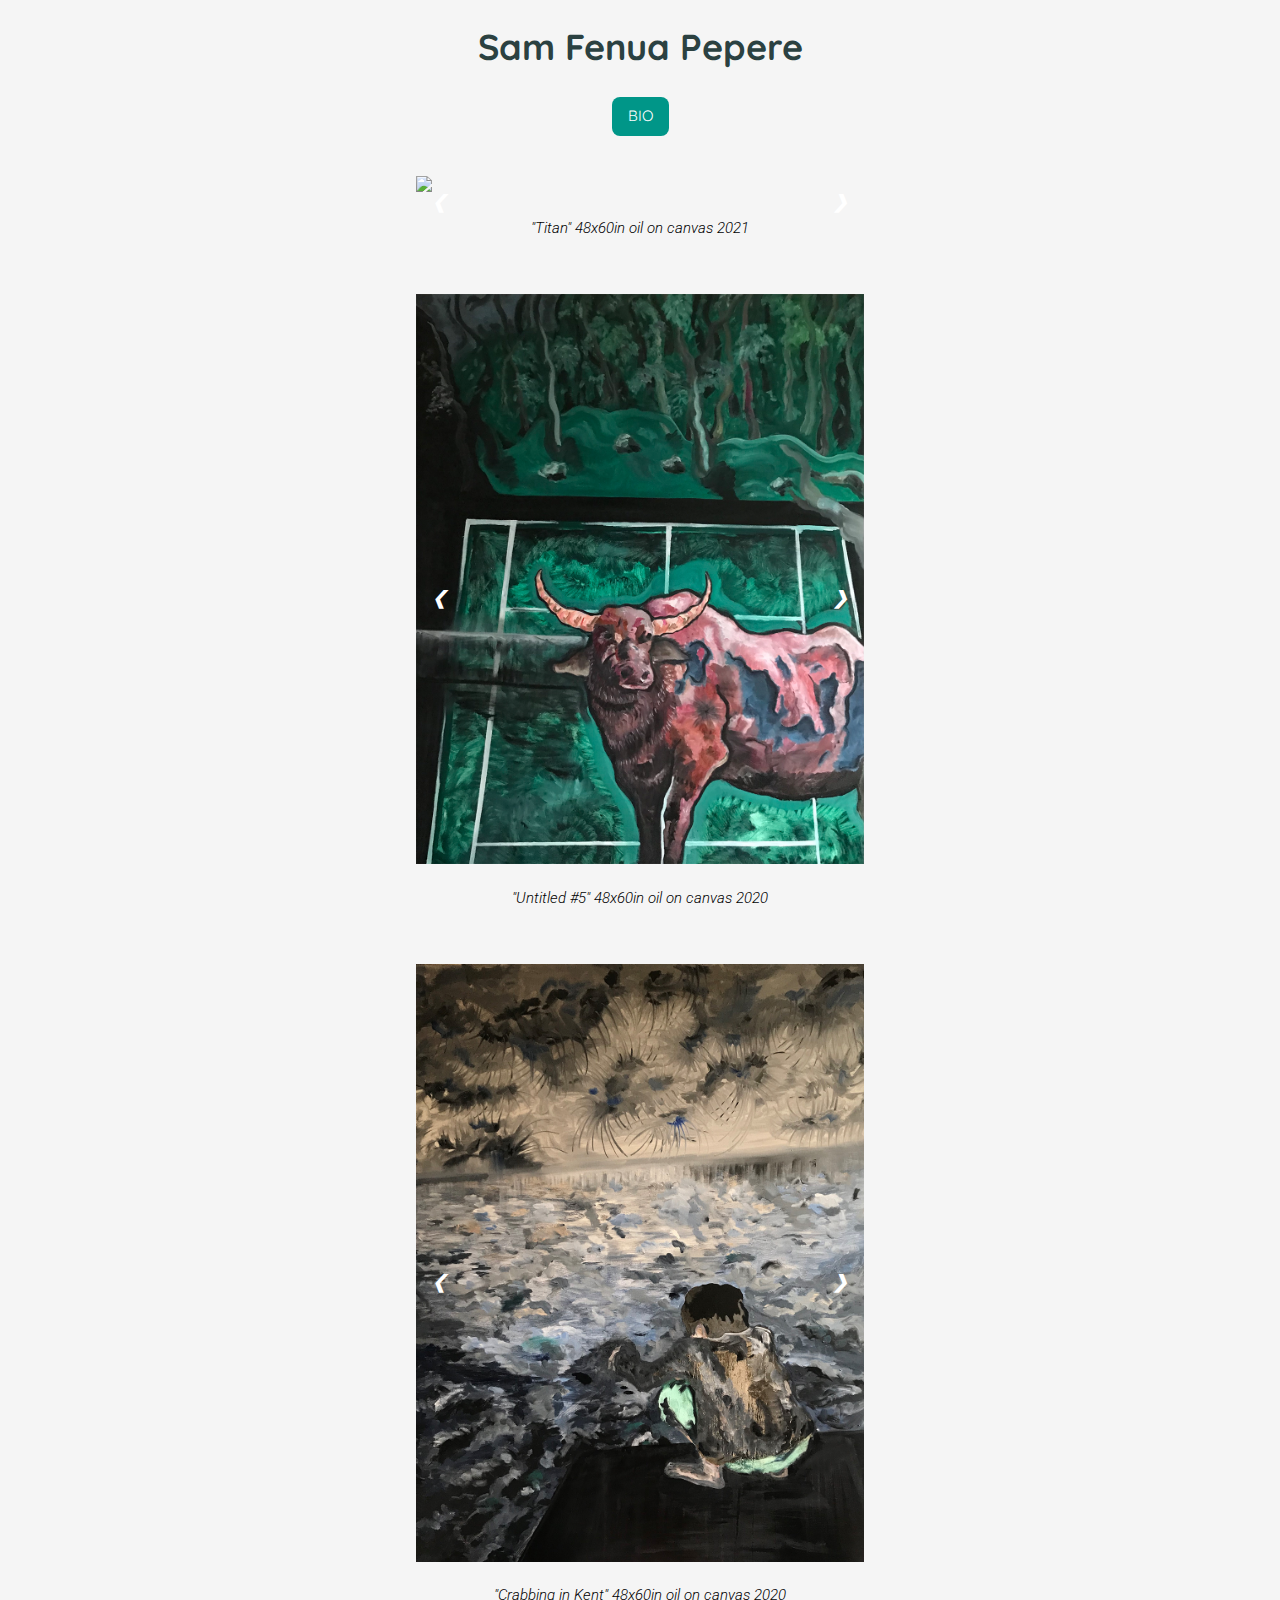
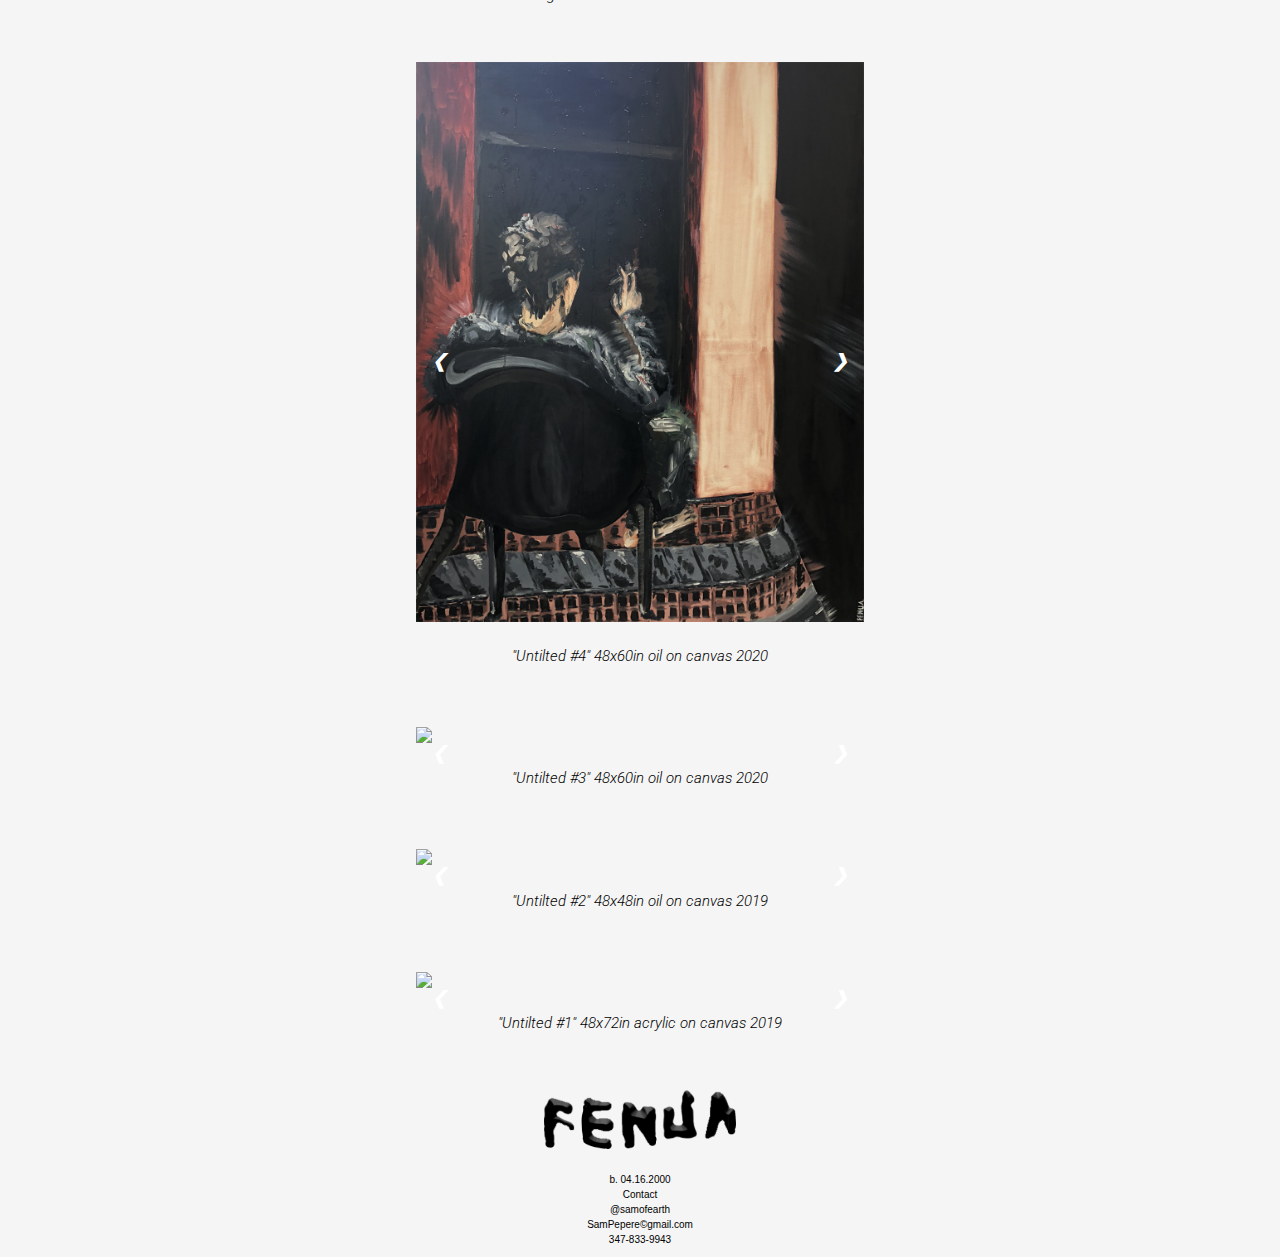
==== index.html @ d0814201 "added "titan"" ====
<!DOCTYPE html>
<html>
<head>
<link href="https://fonts.googleapis.com/css2?family=Aleo:ital,wght@0,300;0,400;0,700;1,300;1,400;1,700&display=swap" rel="stylesheet">
<link href="https://fonts.googleapis.com/css2?family=Bitter:wght@100;200&family=Epilogue:wght@100;300&family=Quicksand:wght@300&family=Roboto:wght@100;300&display=swap" rel="stylesheet">
<meta name="viewport" content="width=device-width, initial-scale=1">
<link rel="stylesheet" href="https://www.w3schools.com/w3css/4/w3.css">
<link rel="stylesheet" href="stylesheet.css">

</head>


    <body>
        <h1>Sam Fenua Pepere</h1>
        <br>
        <div class="center"><a href="bio.html"><button class="w3-button w3-teal w3-round-large">BIO</button></a></div>
        <br><br>

        <! -- BULL SLIDESHOW -->
        <div class="slideshow-container">
         <div class="mySlides1 fade">
        <img src="images/titan1.png" style="width:100%">
           <div class="image img1"><br>"Titan" 48x60in oil on canvas 2021</div>
         </div>
         <div class="mySlides1 fade">
        <img src="images/titan2.png" style="width:100%">
           <div class="image img1"><br>"Titan" 48x60in oil on canvas 2021</div>
         </div>
         <div class="mySlides1 fade">
        <img src="images/titan3.png" style="width:100%">
           <div class="image img1"><br>"Titan" 48x60in oil on canvas 2021</div>
         </div>
         <div class="mySlides1 fade">
        <img src="images/titan4.png" style="width:100%">
           <div class="image img1"><br>"Titan" 48x60in oil on canvas 2021</div>
         </div>  <div class="mySlides1 fade">
        <img src="images/titan5.png" style="width:100%">
           <div class="image img1"><br>"Titan" 48x60in oil on canvas 2021</div>
         </div>
    <a class="prev" onclick="plusSlides(-1, 0)">&#10094;</a> <a class="next" onclick="plusSlides(1, 0)">&#10095;</a>
</div>

 <! -- BULL SLIDESHOW -->
<div class="slideshow-container">
  <div class="mySlides2 fade">
<img src="images/bull.png" style="width:100%">
    <div class="image img1"><br>"Untitled #5" 48x60in oil on canvas 2020</div>
  </div>
  <div class="mySlides2 fade">
<img src="images/bull2.png" style="width:100%">
    <div class="image img1"><br>"Untitled #5" 48x60in oil on canvas 2020</div>
  </div>
  <div class="mySlides2 fade">
<img src="images/bull3.png" style="width:100%">
    <div class="image img1"><br>"Untitled #5" 48x60in oil on canvas 2020</div>
  </div>
  <div class="mySlides2 fade">
<img src="images/bull4.png" style="width:100%">
    <div class="image img1"><br>"Untitled #5" 48x60in oil on canvas 2020</div>
  </div>  <div class="mySlides2 fade">
<img src="images/bull5.png" style="width:100%">
    <div class="image img1"><br>"Untitled #5" 48x60in oil on canvas 2020</div>
  </div>
  <a class="prev" onclick="plusSlides(-1, 1)">&#10094;</a> <a class="next" onclick="plusSlides(1, 1)">&#10095;</a>

</div>
 <! -- KENT SLIDESHOW -->
<div class="slideshow-container">
  <div class="mySlides3 fade">
<img src="images/kent1.png" style="width:100%">
    <div class="image img1"><br>"Crabbing in Kent" 48x60in oil on canvas 2020</div>
  </div>
  <div class="mySlides3 fade">
<img src="images/kent2.png" style="width:100%">
    <div class="image img1"><br>"Crabbing in Kent" 48x60in oil on canvas 2020</div>
  </div>
  <div class="mySlides3 fade">
<img src="images/kent3.png" style="width:100%">
    <div class="image img1"><br>"Crabbing in Kent" 48x60in oil on canvas 2020</div>
  </div>
  <div class="mySlides3 fade">
<img src="images/kent4.png" style="width:100%">
    <div class="image img1"><br>"Crabbing in Kent" 48x60in oil on canvas 2020</div>
  </div>
  <div class="mySlides3 fade">
<img src="images/kent5.png" style="width:100%">
    <div class="image img1"><br>"Crabbing in Kent" 48x60in oil on canvas 2020</div>
  </div>
  <div class="mySlides3 fade">
<img src="images/kent6.png" style="width:100%">
    <div class="image img1"><br>"Crabbing in Kent" 48x60in oil on canvas 2020</div>
  </div>
  <a class="prev" onclick="plusSlides(-1, 2)">&#10094;</a> <a class="next" onclick="plusSlides(1, 2)">&#10095;</a>

</div>
 <! -- SMOKE SLIDESHOW -->
<div class="slideshow-container">
  <div class="mySlides4 fade">
<img src="images/smoke.png" style="width:100%">
    <div class="image img1"><br>"Untilted #4" 48x60in oil on canvas 2020</div>
  </div>
  <div class="mySlides4 fade">
<img src="images/smoketwo.png" style="width:100%">
    <div class="image img1"><br>"Untilted #4" 48x60in oil on canvas 2020</div>
  </div>
  <div class="mySlides4 fade">
<img src="images/smoke3.png" style="width:100%">
    <div class="image img1"><br>"Untilted #4" 48x60in oil on canvas 2020</div>
  </div>
  <div class="mySlides4 fade">
<img src="images/smoke4.png" style="width:100%">
    <div class="image img1"><br>"Untilted #4" 48x60in oil on canvas 2020</div>
  </div>
  <div class="mySlides4 fade">
<img src="images/smoke5.png" style="width:100%">
    <div class="image img1"><br>"Untilted #4" 48x60in oil on canvas 2020</div>
  </div>
  <div class="mySlides4 fade">
<img src="images/smoke6.png" style="width:100%">
    <div class="image img1"><br>"Untilted #4" 48x60in oil on canvas 2020</div>
  </div>
  <a class="prev" onclick="plusSlides(-1, 3)">&#10094;</a> <a class="next" onclick="plusSlides(1, 3)">&#10095;</a>
</div>
 <! -SHIP SLIDESHOW ->
<div class="slideshow-container">
  <div class="mySlides5 fade">
<img src="images/ship.png" style="width:100%">

    <div class="image img1"><br>"Untilted #3" 48x60in oil on canvas 2020</div>
  </div>
  <div class="mySlides5 fade">
<img src="images/ship2.png" style="width:100%">
    <div class="image img1"><br>"Untilted #3" 48x60in oil on canvas 2020</div>
  </div>
  <div class="mySlides5 fade">
<img src="images/ship3.png" style="width:100%">
    <div class="image img1"><br>"Untilted #3" 48x60in oil on canvas 2020</div>
  </div>
      <div class="mySlides5 fade">
<img src="images/ship4.png" style="width:100%">
    <div class="image img1"><br>"Untilted #3" 48x60in oil on canvas 2020</div>
  </div>
  <div class="mySlides5 fade">
<img src="images/ship5.png" style="width:100%">
    <div class="image img1"><br>"Untilted #3" 48x60in oil on canvas 2020</div>
  </div>
  <div class="mySlides5 fade">
<img src="images/ship6.png" style="width:100%">
    <div class="image img1"><br>"Untilted #3" 48x60in oil on canvas 2020</div>
  </div>
  <a class="prev" onclick="plusSlides(-1, 4)">&#10094;</a> <a class="next" onclick="plusSlides(1, 4)">&#10095;</a>

</div>
 <! -- CAR SLIDESHOW -->
<div class="slideshow-container">
  <div class="mySlides6 fade">
<img src="images/car.png" style="width:100%">
    <div class="image img1"><br>"Untilted #2" 48x48in oil on canvas 2019</div>
  </div>
  <div class="mySlides6 fade">
<img src="images/car2.png" style="width:100%">
    <div class="image img1"><br>"Untilted #2" 48x48in oil on canvas 2019</div>
  </div>
  <div class="mySlides6 fade">
<img src="images/car3.png" style="width:100%">
    <div class="image img1"><br>"Untilted #2" 48x48in oil on canvas 2019</div>
  </div>
  <div class="mySlides6 fade">
<img src="images/car4.png" style="width:100%">
    <div class="image img1"><br>"Untilted #2" 48x48in oil  on canvas 2019</div>
  </div>
  <div class="mySlides6 fade">
<img src="images/car5.png" style="width:100%">
    <div class="image img1"><br>"Untilted #2" 48x48in oil on canvas 2019</div>
  </div>
  <div class="mySlides6 fade">
<img src="images/car6.png" style="width:100%">
    <div class="image img1"><br>"Untilted #2" 48x48in oil on canvas 2019</div>
  </div>
 <a class="prev" onclick="plusSlides(-1, 5)">&#10094;</a> <a class="next" onclick="plusSlides(1, 5)">&#10095;</a>
</div>

<! -- MOM SLIDESHOW -->
<div class="slideshow-container">
 <div class="mySlides7 fade">
<img src="images/mom.png" style="width:100%">
   <div class="image img1"><br>"Untilted #1" 48x72in acrylic on canvas 2019</div>
 </div>
 <div class="mySlides7 fade">
<img src="images/mom2.png" style="width:100%">
   <div class="image img1"><br>"Untilted #1" 48x72in acrylic on canvas 2019</div>
 </div>
 <div class="mySlides7 fade">
<img src="images/mom3.png" style="width:100%">
   <div class="image img1"><br>"Untilted #1" 48x72in acrylic on canvas 2019</div>
 </div>
 <div class="mySlides7 fade">
<img src="images/mom4.png" style="width:100%">
   <div class="image img1"><br>"Untilted #1" 48x72in acrylic on canvas 2019</div>
 </div>
 <div class="mySlides7 fade">
<img src="images/mom5.png" style="width:100%">
   <div class="image img1"><br>"Untilted #1" 48x72in acrylic on canvas 2019</div>
 </div>
 <div class="mySlides7 fade">
<img src="images/mom6.png" style="width:100%">
   <div class="image img1"><br>"Untilted #1" 48x72in acrylic on canvas 2019</div>
 </div>
 <a class="prev" onclick="plusSlides(-1, 6)">&#10094;</a> <a class="next" onclick="plusSlides(1, 6)">&#10095;</a>
</div>
        <img src="images/signiture.png" class="signature">
        <br>
<p class="p">b. 04.16.2000 <br>Contact<br>@samofearth<br>SamPepere©gmail.com<br>347-833-9943</p>
<script>
var slideIndex = [1,1,1,1,1,1,1];
var slideId = ["mySlides1", "mySlides2", "mySlides3", "mySlides4", "mySlides5","mySlides6", "mySlides7"]
showSlides(1, 0);
showSlides(1, 1);
showSlides(1, 2);
showSlides(1, 3);
showSlides(1, 4);
showSlides(1, 5);
showSlides(1, 6);


function plusSlides(n, no) {
  showSlides(slideIndex[no] += n, no);
}
function currentSlide(n, no) {
  showSlides(slideIndex[no] = n, no);
}
function showSlides(n, no) {
  var i;
  var x = document.getElementsByClassName(slideId[no]);
  if (n > x.length) {slideIndex[no] = 1}
  if (n < 1) {slideIndex[no] = x.length}
  for (i = 0; i < x.length; i++) {
     x[i].style.display = "none";
  }
  x[slideIndex[no]-1].style.display = "block";
}
</script>

</body>

</html>
---- stylesheet.css ----
* {
	box-sizing: border-box
}
h1{
    font-family: 'Quicksand', sans-serif;
		font-weight: 800;
    text-align: center;
		color: #2B4141;


}
h2{
    font-family: 'Quicksand', serif;
    text-align: center;
    font-weight: 300;
		font-style: italic;


}
.center {
	display: flex;
  justify-content: center;
  align-items: center;
  height: 20px;
	font-family: 'Quicksand', sans-serif;

}

}
h6{
    font-family: 'Quicksand', serif;
    text-align: left;
    font-weight: 300;
		font-size: 20px;
		margin: 25px 200px;

}

body {
  margin: auto;
  width: 100%;
align-content: center;
  padding: 10px;
	background-color: #F5F5F5;
}
.mySlides1, .mySlides2, .mySlides3, .mySlides4, .mySlides5 {
	display: none;

}
img {
	vertical-align: middle;

}
/* Slideshow container */
.slideshow-container {
	max-width: 35vw;
 font-family: 'Roboto', serif;
 font-weight: 300;
 font-style: italic;
position: relative;
margin: auto;


}
/* Next & previous buttons */
.prev, .next {
	cursor: pointer;
	position: absolute;
	top: 50%;
	width: auto;
	padding: 16px;
	margin-top: -60px;
	color: white;
     font-family: 'Aleo', serif;
	font-weight: bold;
	font-size: 18px;
	transition: 0.6s ease;
	border-radius: 0 3px 3px 0;
	user-select: none;
}
/* Position the "next button" to the right */
.next {
	right: 0;
	border-radius: 3px 0 0 3px;
}
/* On hover, add a grey background color */
.prev:hover, .next:hover {

	color: black;
}
/* Fading animation */
.fade {
	-webkit-animation-name: fade;
	-webkit-animation-duration: .3s;
	animation-name: fade;
	animation-duration: .3s;
}
 @-webkit-keyframes fade {
 from {
opacity: .4
}
to {
	opacity: 1
}
}
 @keyframes fade {
 from {
opacity: .4
}
to {
	opacity: 1
}
}

/* On smaller screens, decrease text size */
@media only screen and (max-width: 300px) {
.prev, .next, .text {
	font-size: 11px
}
}
/* The dots/bullets/indicators */
.dot {
	cursor: pointer;
	height: 15px;
	width: 15px;
	margin: 0 2px;
	background-color: #bbb;
	border-radius: 50%;
	display: inline-block;
	transition: background-color 0.6s ease;
}
.active, .dot:hover {
	background-color: #717171;
}
.image {
	height:100px;

    text-align: center;
}
.img1 {

}
.img2 {

}
.img3 {

}
h8{
    font-family: 'Quicksand', serif;
    text-align: center;
    font-weight: 300;


}
.signature{
  display: block;
  margin-left: auto;
  margin-right: auto;
  width: 15vw;
}
.p{
    text-align: center;
    margin: auto;
    font-size: 10px
}
/* CSS FOR SMALL SCREENS */
@media only screen and (max-width: 800px) {

img {
	vertical-align: middle;
}
/* Slideshow container */
.slideshow-container {
	max-width: 90vw;
 font-family: 'Aleo', serif;
position: relative;
margin: auto;

    }
/* CSS FOR HUGE SCREENS */
@media only screen and (min-width: 1200px) {

img {
	vertical-align: middle;
}
/* Slideshow container */
.slideshow-container {
	max-width: 20vw;
 font-family: 'Aleo', serif;
position: relative;
margin: auto;
    }
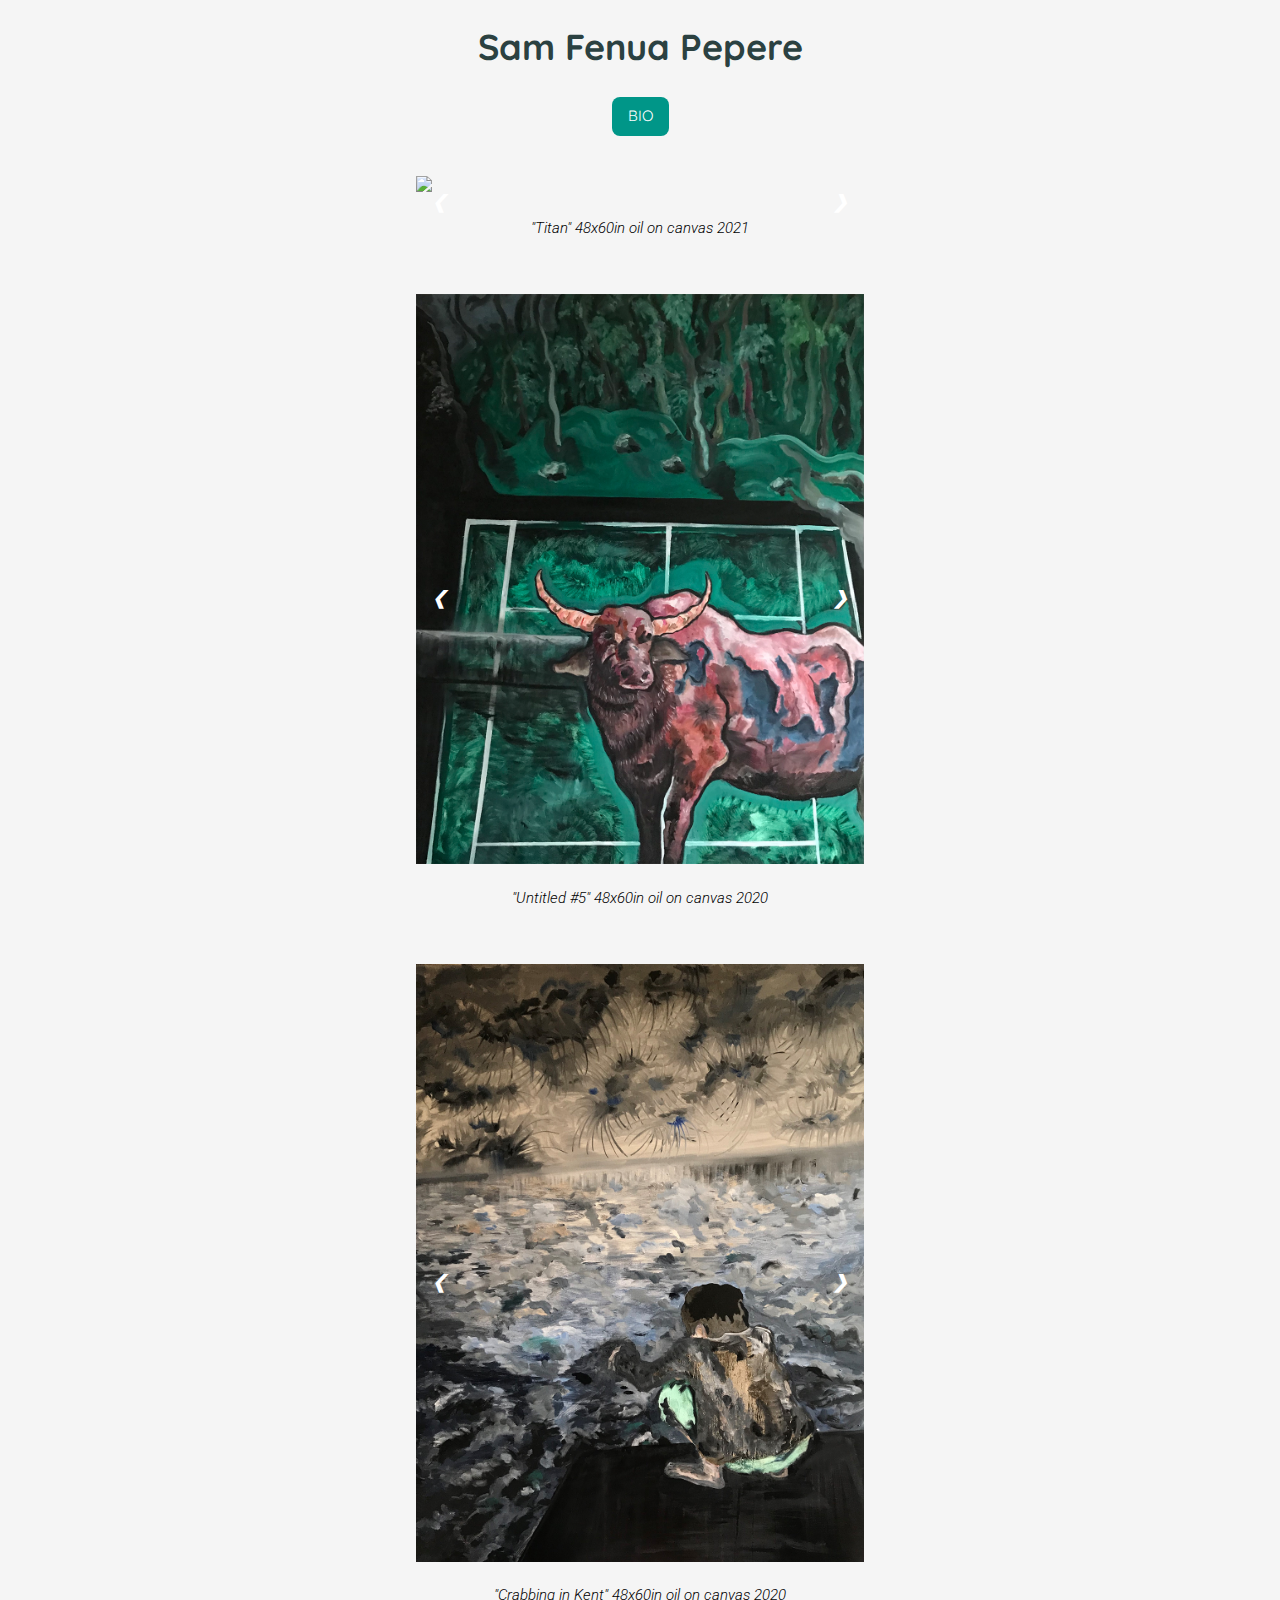
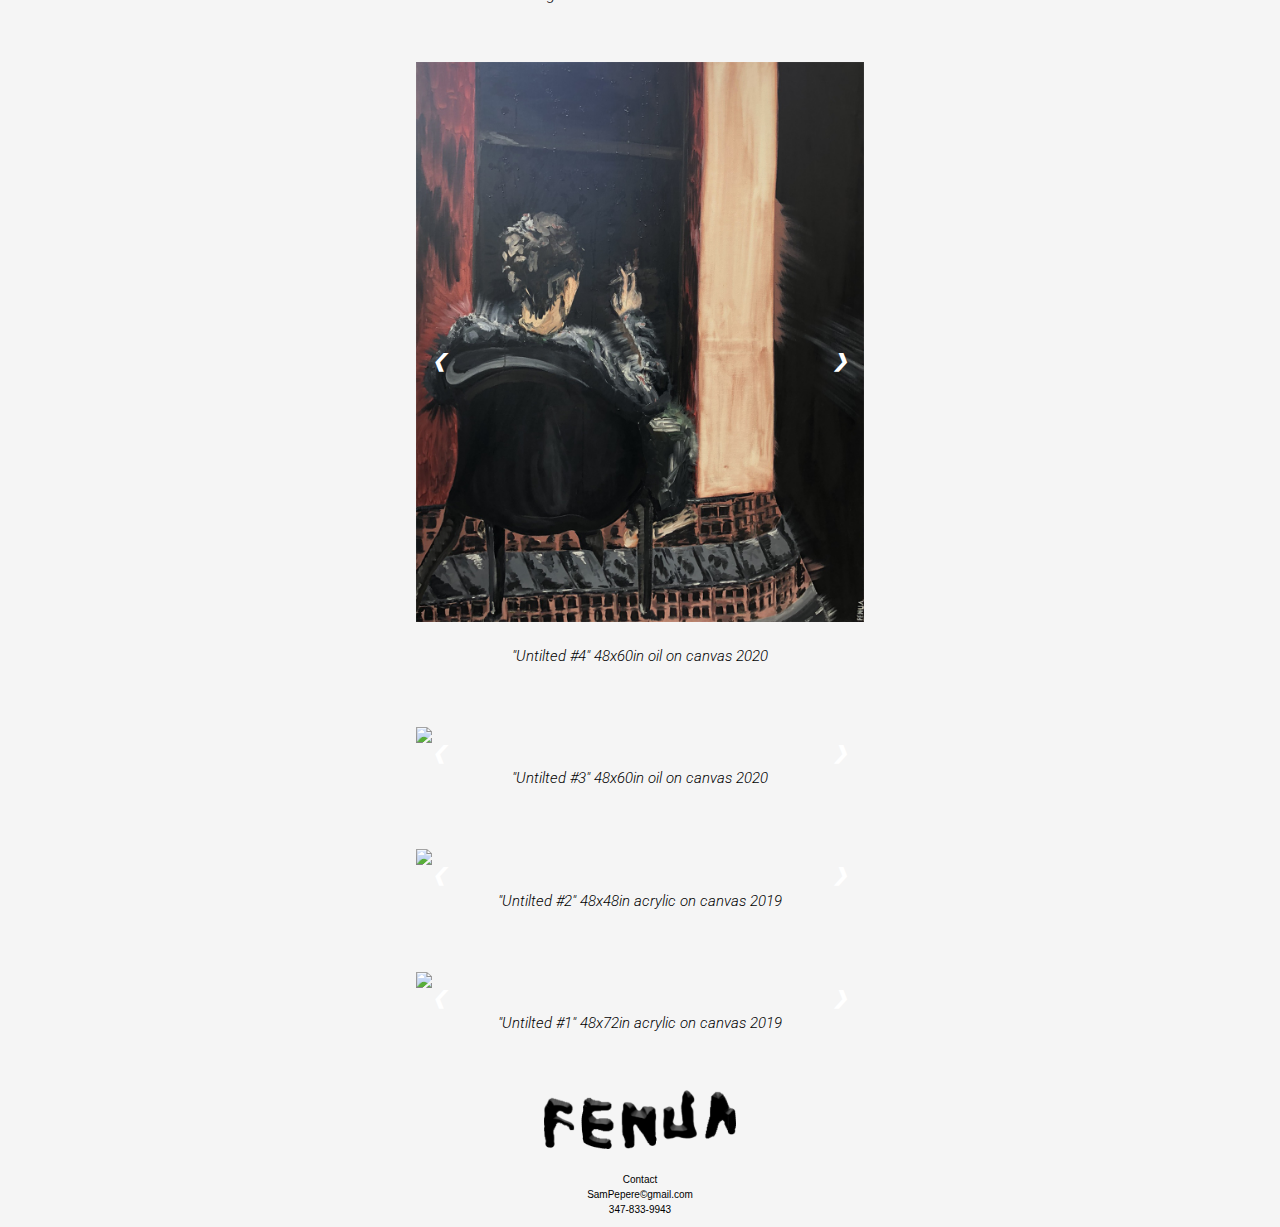
==== commit 1997c087: "Revert " adding birthday"" ====
--- a/index.html
+++ b/index.html
@@ -155,27 +155,27 @@
 <div class="slideshow-container">
   <div class="mySlides6 fade">
 <img src="images/car.png" style="width:100%">
-    <div class="image img1"><br>"Untilted #2" 48x48in oil on canvas 2019</div>
+    <div class="image img1"><br>"Untilted #2" 48x48in acrylic on canvas 2019</div>
   </div>
   <div class="mySlides6 fade">
 <img src="images/car2.png" style="width:100%">
-    <div class="image img1"><br>"Untilted #2" 48x48in oil on canvas 2019</div>
+    <div class="image img1"><br>"Untilted #2" 48x48in acrylic on canvas 2019</div>
   </div>
   <div class="mySlides6 fade">
 <img src="images/car3.png" style="width:100%">
-    <div class="image img1"><br>"Untilted #2" 48x48in oil on canvas 2019</div>
+    <div class="image img1"><br>"Untilted #2" 48x48in acrylic on canvas 2019</div>
   </div>
   <div class="mySlides6 fade">
 <img src="images/car4.png" style="width:100%">
-    <div class="image img1"><br>"Untilted #2" 48x48in oil  on canvas 2019</div>
+    <div class="image img1"><br>"Untilted #2" 48x48in acrylic on canvas 2019</div>
   </div>
   <div class="mySlides6 fade">
 <img src="images/car5.png" style="width:100%">
-    <div class="image img1"><br>"Untilted #2" 48x48in oil on canvas 2019</div>
+    <div class="image img1"><br>"Untilted #2" 48x48in acrylic on canvas 2019</div>
   </div>
   <div class="mySlides6 fade">
 <img src="images/car6.png" style="width:100%">
-    <div class="image img1"><br>"Untilted #2" 48x48in oil on canvas 2019</div>
+    <div class="image img1"><br>"Untilted #2" 48x48in acrylic on canvas 2019</div>
   </div>
  <a class="prev" onclick="plusSlides(-1, 5)">&#10094;</a> <a class="next" onclick="plusSlides(1, 5)">&#10095;</a>
 </div>
@@ -210,7 +210,7 @@
 </div>
         <img src="images/signiture.png" class="signature">
         <br>
-<p class="p">b. 04.16.2000 <br>Contact<br>@samofearth<br>SamPepere©gmail.com<br>347-833-9943</p>
+<p class="p">Contact<br>SamPepere©gmail.com<br>347-833-9943</p>
 <script>
 var slideIndex = [1,1,1,1,1,1,1];
 var slideId = ["mySlides1", "mySlides2", "mySlides3", "mySlides4", "mySlides5","mySlides6", "mySlides7"]
--- a/stylesheet.css
+++ b/stylesheet.css
@@ -10,12 +10,15 @@
 
 }
 h2{
-    font-family: 'Quicksand', serif;
+    font-family: 'Roboto', serif;
     text-align: center;
     font-weight: 300;
 		font-style: italic;
-
-
+    font-size: 15px;
+max-width: 50vw;
+    margin: auto;
+    margin-bottom: 4vw;
+		background-color: #3D3A4B;
 }
 .center {
 	display: flex;
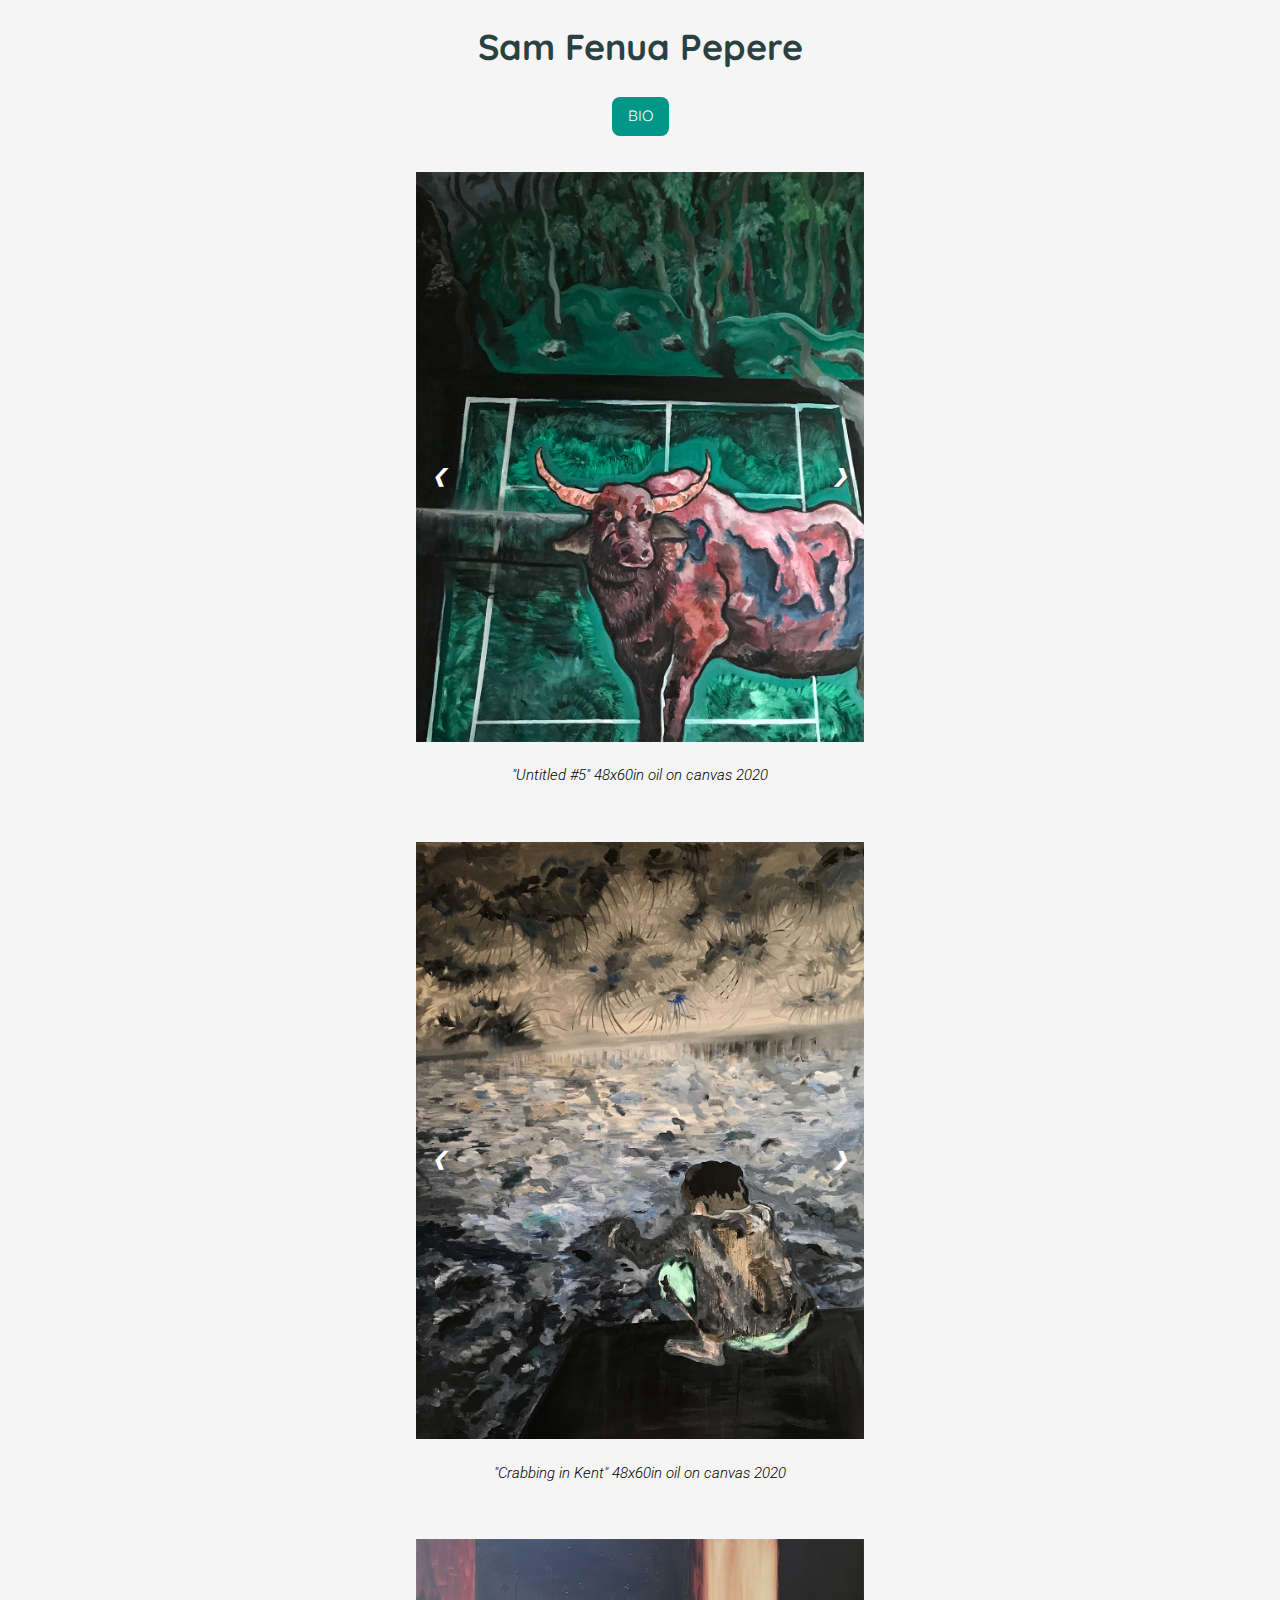
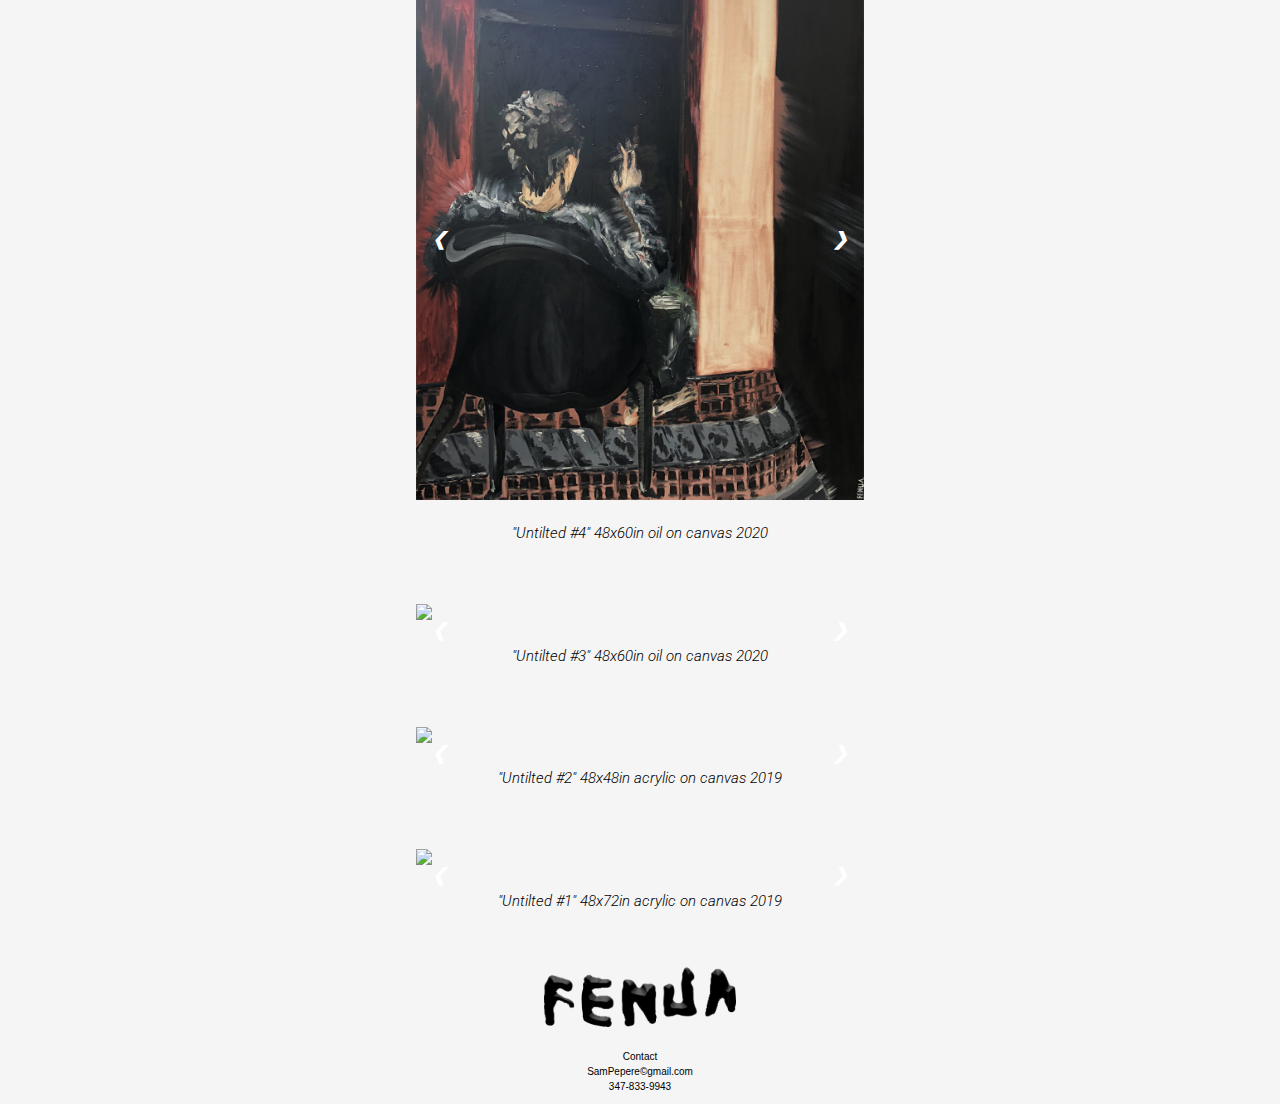
==== commit c1869d2c: "Revert "added "titan""" ====
--- a/index.html
+++ b/index.html
@@ -16,212 +16,186 @@
         <div class="center"><a href="bio.html"><button class="w3-button w3-teal w3-round-large">BIO</button></a></div>
         <br><br>
 
-        <! -- BULL SLIDESHOW -->
-        <div class="slideshow-container">
-         <div class="mySlides1 fade">
-        <img src="images/titan1.png" style="width:100%">
-           <div class="image img1"><br>"Titan" 48x60in oil on canvas 2021</div>
-         </div>
-         <div class="mySlides1 fade">
-        <img src="images/titan2.png" style="width:100%">
-           <div class="image img1"><br>"Titan" 48x60in oil on canvas 2021</div>
-         </div>
-         <div class="mySlides1 fade">
-        <img src="images/titan3.png" style="width:100%">
-           <div class="image img1"><br>"Titan" 48x60in oil on canvas 2021</div>
-         </div>
-         <div class="mySlides1 fade">
-        <img src="images/titan4.png" style="width:100%">
-           <div class="image img1"><br>"Titan" 48x60in oil on canvas 2021</div>
-         </div>  <div class="mySlides1 fade">
-        <img src="images/titan5.png" style="width:100%">
-           <div class="image img1"><br>"Titan" 48x60in oil on canvas 2021</div>
-         </div>
+ <! -- BULL SLIDESHOW -->
+<div class="slideshow-container">
+  <div class="mySlides1 fade">
+<img src="images/bull.png" style="width:100%">
+    <div class="image img1"><br>"Untitled #5" 48x60in oil on canvas 2020</div>
+  </div>
+  <div class="mySlides1 fade">
+<img src="images/bull2.png" style="width:100%">
+    <div class="image img1"><br>"Untitled #5" 48x60in oil on canvas 2020</div>
+  </div>
+  <div class="mySlides1 fade">
+<img src="images/bull3.png" style="width:100%">
+    <div class="image img1"><br>"Untitled #5" 48x60in oil on canvas 2020</div>
+  </div>
+  <div class="mySlides1 fade">
+<img src="images/bull4.png" style="width:100%">
+    <div class="image img1"><br>"Untitled #5" 48x60in oil on canvas 2020</div>
+  </div>  <div class="mySlides1 fade">
+<img src="images/bull5.png" style="width:100%">
+    <div class="image img1"><br>"Untitled #5" 48x60in oil on canvas 2020</div>
+  </div>
     <a class="prev" onclick="plusSlides(-1, 0)">&#10094;</a> <a class="next" onclick="plusSlides(1, 0)">&#10095;</a>
-</div>
-
- <! -- BULL SLIDESHOW -->
-<div class="slideshow-container">
-  <div class="mySlides2 fade">
-<img src="images/bull.png" style="width:100%">
-    <div class="image img1"><br>"Untitled #5" 48x60in oil on canvas 2020</div>
-  </div>
-  <div class="mySlides2 fade">
-<img src="images/bull2.png" style="width:100%">
-    <div class="image img1"><br>"Untitled #5" 48x60in oil on canvas 2020</div>
-  </div>
-  <div class="mySlides2 fade">
-<img src="images/bull3.png" style="width:100%">
-    <div class="image img1"><br>"Untitled #5" 48x60in oil on canvas 2020</div>
-  </div>
-  <div class="mySlides2 fade">
-<img src="images/bull4.png" style="width:100%">
-    <div class="image img1"><br>"Untitled #5" 48x60in oil on canvas 2020</div>
-  </div>  <div class="mySlides2 fade">
-<img src="images/bull5.png" style="width:100%">
-    <div class="image img1"><br>"Untitled #5" 48x60in oil on canvas 2020</div>
+
+</div>
+ <! -- KENT SLIDESHOW -->
+<div class="slideshow-container">
+  <div class="mySlides2 fade">
+<img src="images/kent1.png" style="width:100%">
+    <div class="image img1"><br>"Crabbing in Kent" 48x60in oil on canvas 2020</div>
+  </div>
+  <div class="mySlides2 fade">
+<img src="images/kent2.png" style="width:100%">
+    <div class="image img1"><br>"Crabbing in Kent" 48x60in oil on canvas 2020</div>
+  </div>
+  <div class="mySlides2 fade">
+<img src="images/kent3.png" style="width:100%">
+    <div class="image img1"><br>"Crabbing in Kent" 48x60in oil on canvas 2020</div>
+  </div>
+  <div class="mySlides2 fade">
+<img src="images/kent4.png" style="width:100%">
+    <div class="image img1"><br>"Crabbing in Kent" 48x60in oil on canvas 2020</div>
+  </div>
+  <div class="mySlides2 fade">
+<img src="images/kent5.png" style="width:100%">
+    <div class="image img1"><br>"Crabbing in Kent" 48x60in oil on canvas 2020</div>
+  </div>
+  <div class="mySlides2 fade">
+<img src="images/kent6.png" style="width:100%">
+    <div class="image img1"><br>"Crabbing in Kent" 48x60in oil on canvas 2020</div>
   </div>
   <a class="prev" onclick="plusSlides(-1, 1)">&#10094;</a> <a class="next" onclick="plusSlides(1, 1)">&#10095;</a>
 
 </div>
- <! -- KENT SLIDESHOW -->
-<div class="slideshow-container">
-  <div class="mySlides3 fade">
-<img src="images/kent1.png" style="width:100%">
-    <div class="image img1"><br>"Crabbing in Kent" 48x60in oil on canvas 2020</div>
-  </div>
-  <div class="mySlides3 fade">
-<img src="images/kent2.png" style="width:100%">
-    <div class="image img1"><br>"Crabbing in Kent" 48x60in oil on canvas 2020</div>
-  </div>
-  <div class="mySlides3 fade">
-<img src="images/kent3.png" style="width:100%">
-    <div class="image img1"><br>"Crabbing in Kent" 48x60in oil on canvas 2020</div>
-  </div>
-  <div class="mySlides3 fade">
-<img src="images/kent4.png" style="width:100%">
-    <div class="image img1"><br>"Crabbing in Kent" 48x60in oil on canvas 2020</div>
-  </div>
-  <div class="mySlides3 fade">
-<img src="images/kent5.png" style="width:100%">
-    <div class="image img1"><br>"Crabbing in Kent" 48x60in oil on canvas 2020</div>
-  </div>
-  <div class="mySlides3 fade">
-<img src="images/kent6.png" style="width:100%">
-    <div class="image img1"><br>"Crabbing in Kent" 48x60in oil on canvas 2020</div>
+ <! -- SMOKE SLIDESHOW -->
+<div class="slideshow-container">
+  <div class="mySlides3 fade">
+<img src="images/smoke.png" style="width:100%">
+    <div class="image img1"><br>"Untilted #4" 48x60in oil on canvas 2020</div>
+  </div>
+  <div class="mySlides3 fade">
+<img src="images/smoketwo.png" style="width:100%">
+    <div class="image img1"><br>"Untilted #4" 48x60in oil on canvas 2020</div>
+  </div>
+  <div class="mySlides3 fade">
+<img src="images/smoke3.png" style="width:100%">
+    <div class="image img1"><br>"Untilted #4" 48x60in oil on canvas 2020</div>
+  </div>
+  <div class="mySlides3 fade">
+<img src="images/smoke4.png" style="width:100%">
+    <div class="image img1"><br>"Untilted #4" 48x60in oil on canvas 2020</div>
+  </div>
+  <div class="mySlides3 fade">
+<img src="images/smoke5.png" style="width:100%">
+    <div class="image img1"><br>"Untilted #4" 48x60in oil on canvas 2020</div>
+  </div>
+  <div class="mySlides3 fade">
+<img src="images/smoke6.png" style="width:100%">
+    <div class="image img1"><br>"Untilted #4" 48x60in oil on canvas 2020</div>
   </div>
   <a class="prev" onclick="plusSlides(-1, 2)">&#10094;</a> <a class="next" onclick="plusSlides(1, 2)">&#10095;</a>
-
-</div>
- <! -- SMOKE SLIDESHOW -->
-<div class="slideshow-container">
-  <div class="mySlides4 fade">
-<img src="images/smoke.png" style="width:100%">
-    <div class="image img1"><br>"Untilted #4" 48x60in oil on canvas 2020</div>
-  </div>
-  <div class="mySlides4 fade">
-<img src="images/smoketwo.png" style="width:100%">
-    <div class="image img1"><br>"Untilted #4" 48x60in oil on canvas 2020</div>
-  </div>
-  <div class="mySlides4 fade">
-<img src="images/smoke3.png" style="width:100%">
-    <div class="image img1"><br>"Untilted #4" 48x60in oil on canvas 2020</div>
-  </div>
-  <div class="mySlides4 fade">
-<img src="images/smoke4.png" style="width:100%">
-    <div class="image img1"><br>"Untilted #4" 48x60in oil on canvas 2020</div>
-  </div>
-  <div class="mySlides4 fade">
-<img src="images/smoke5.png" style="width:100%">
-    <div class="image img1"><br>"Untilted #4" 48x60in oil on canvas 2020</div>
-  </div>
-  <div class="mySlides4 fade">
-<img src="images/smoke6.png" style="width:100%">
-    <div class="image img1"><br>"Untilted #4" 48x60in oil on canvas 2020</div>
+</div>
+ <! -SHIP SLIDESHOW ->
+<div class="slideshow-container">
+  <div class="mySlides4 fade">
+<img src="images/ship.png" style="width:100%">
+
+    <div class="image img1"><br>"Untilted #3" 48x60in oil on canvas 2020</div>
+  </div>
+  <div class="mySlides4 fade">
+<img src="images/ship2.png" style="width:100%">
+    <div class="image img1"><br>"Untilted #3" 48x60in oil on canvas 2020</div>
+  </div>
+  <div class="mySlides4 fade">
+<img src="images/ship3.png" style="width:100%">
+    <div class="image img1"><br>"Untilted #3" 48x60in oil on canvas 2020</div>
+  </div>
+      <div class="mySlides4 fade">
+<img src="images/ship4.png" style="width:100%">
+    <div class="image img1"><br>"Untilted #3" 48x60in oil on canvas 2020</div>
+  </div>
+  <div class="mySlides4 fade">
+<img src="images/ship5.png" style="width:100%">
+    <div class="image img1"><br>"Untilted #3" 48x60in oil on canvas 2020</div>
+  </div>
+  <div class="mySlides4 fade">
+<img src="images/ship6.png" style="width:100%">
+    <div class="image img1"><br>"Untilted #3" 48x60in oil on canvas 2020</div>
   </div>
   <a class="prev" onclick="plusSlides(-1, 3)">&#10094;</a> <a class="next" onclick="plusSlides(1, 3)">&#10095;</a>
-</div>
- <! -SHIP SLIDESHOW ->
-<div class="slideshow-container">
-  <div class="mySlides5 fade">
-<img src="images/ship.png" style="width:100%">
-
-    <div class="image img1"><br>"Untilted #3" 48x60in oil on canvas 2020</div>
-  </div>
-  <div class="mySlides5 fade">
-<img src="images/ship2.png" style="width:100%">
-    <div class="image img1"><br>"Untilted #3" 48x60in oil on canvas 2020</div>
-  </div>
-  <div class="mySlides5 fade">
-<img src="images/ship3.png" style="width:100%">
-    <div class="image img1"><br>"Untilted #3" 48x60in oil on canvas 2020</div>
-  </div>
-      <div class="mySlides5 fade">
-<img src="images/ship4.png" style="width:100%">
-    <div class="image img1"><br>"Untilted #3" 48x60in oil on canvas 2020</div>
-  </div>
-  <div class="mySlides5 fade">
-<img src="images/ship5.png" style="width:100%">
-    <div class="image img1"><br>"Untilted #3" 48x60in oil on canvas 2020</div>
-  </div>
-  <div class="mySlides5 fade">
-<img src="images/ship6.png" style="width:100%">
-    <div class="image img1"><br>"Untilted #3" 48x60in oil on canvas 2020</div>
+
+</div>
+ <! -- CAR SLIDESHOW -->
+<div class="slideshow-container">
+  <div class="mySlides5 fade">
+<img src="images/car.png" style="width:100%">
+    <div class="image img1"><br>"Untilted #2" 48x48in acrylic on canvas 2019</div>
+  </div>
+  <div class="mySlides5 fade">
+<img src="images/car2.png" style="width:100%">
+    <div class="image img1"><br>"Untilted #2" 48x48in acrylic on canvas 2019</div>
+  </div>
+  <div class="mySlides5 fade">
+<img src="images/car3.png" style="width:100%">
+    <div class="image img1"><br>"Untilted #2" 48x48in acrylic on canvas 2019</div>
+  </div>
+  <div class="mySlides5 fade">
+<img src="images/car4.png" style="width:100%">
+    <div class="image img1"><br>"Untilted #2" 48x48in acrylic on canvas 2019</div>
+  </div>
+  <div class="mySlides5 fade">
+<img src="images/car5.png" style="width:100%">
+    <div class="image img1"><br>"Untilted #2" 48x48in acrylic on canvas 2019</div>
+  </div>
+  <div class="mySlides5 fade">
+<img src="images/car6.png" style="width:100%">
+    <div class="image img1"><br>"Untilted #2" 48x48in acrylic on canvas 2019</div>
   </div>
   <a class="prev" onclick="plusSlides(-1, 4)">&#10094;</a> <a class="next" onclick="plusSlides(1, 4)">&#10095;</a>
-
-</div>
- <! -- CAR SLIDESHOW -->
-<div class="slideshow-container">
-  <div class="mySlides6 fade">
-<img src="images/car.png" style="width:100%">
-    <div class="image img1"><br>"Untilted #2" 48x48in acrylic on canvas 2019</div>
-  </div>
-  <div class="mySlides6 fade">
-<img src="images/car2.png" style="width:100%">
-    <div class="image img1"><br>"Untilted #2" 48x48in acrylic on canvas 2019</div>
-  </div>
-  <div class="mySlides6 fade">
-<img src="images/car3.png" style="width:100%">
-    <div class="image img1"><br>"Untilted #2" 48x48in acrylic on canvas 2019</div>
-  </div>
-  <div class="mySlides6 fade">
-<img src="images/car4.png" style="width:100%">
-    <div class="image img1"><br>"Untilted #2" 48x48in acrylic on canvas 2019</div>
-  </div>
-  <div class="mySlides6 fade">
-<img src="images/car5.png" style="width:100%">
-    <div class="image img1"><br>"Untilted #2" 48x48in acrylic on canvas 2019</div>
-  </div>
-  <div class="mySlides6 fade">
-<img src="images/car6.png" style="width:100%">
-    <div class="image img1"><br>"Untilted #2" 48x48in acrylic on canvas 2019</div>
-  </div>
+</div>
+
+<! -- MOM SLIDESHOW -->
+<div class="slideshow-container">
+ <div class="mySlides6 fade">
+<img src="images/mom.png" style="width:100%">
+   <div class="image img1"><br>"Untilted #1" 48x72in acrylic on canvas 2019</div>
+ </div>
+ <div class="mySlides6 fade">
+<img src="images/mom2.png" style="width:100%">
+   <div class="image img1"><br>"Untilted #1" 48x72in acrylic on canvas 2019</div>
+ </div>
+ <div class="mySlides6 fade">
+<img src="images/mom3.png" style="width:100%">
+   <div class="image img1"><br>"Untilted #1" 48x72in acrylic on canvas 2019</div>
+ </div>
+ <div class="mySlides6 fade">
+<img src="images/mom4.png" style="width:100%">
+   <div class="image img1"><br>"Untilted #1" 48x72in acrylic on canvas 2019</div>
+ </div>
+ <div class="mySlides6 fade">
+<img src="images/mom5.png" style="width:100%">
+   <div class="image img1"><br>"Untilted #1" 48x72in acrylic on canvas 2019</div>
+ </div>
+ <div class="mySlides6 fade">
+<img src="images/mom6.png" style="width:100%">
+   <div class="image img1"><br>"Untilted #1" 48x72in acrylic on canvas 2019</div>
+ </div>
  <a class="prev" onclick="plusSlides(-1, 5)">&#10094;</a> <a class="next" onclick="plusSlides(1, 5)">&#10095;</a>
-</div>
-
-<! -- MOM SLIDESHOW -->
-<div class="slideshow-container">
- <div class="mySlides7 fade">
-<img src="images/mom.png" style="width:100%">
-   <div class="image img1"><br>"Untilted #1" 48x72in acrylic on canvas 2019</div>
- </div>
- <div class="mySlides7 fade">
-<img src="images/mom2.png" style="width:100%">
-   <div class="image img1"><br>"Untilted #1" 48x72in acrylic on canvas 2019</div>
- </div>
- <div class="mySlides7 fade">
-<img src="images/mom3.png" style="width:100%">
-   <div class="image img1"><br>"Untilted #1" 48x72in acrylic on canvas 2019</div>
- </div>
- <div class="mySlides7 fade">
-<img src="images/mom4.png" style="width:100%">
-   <div class="image img1"><br>"Untilted #1" 48x72in acrylic on canvas 2019</div>
- </div>
- <div class="mySlides7 fade">
-<img src="images/mom5.png" style="width:100%">
-   <div class="image img1"><br>"Untilted #1" 48x72in acrylic on canvas 2019</div>
- </div>
- <div class="mySlides7 fade">
-<img src="images/mom6.png" style="width:100%">
-   <div class="image img1"><br>"Untilted #1" 48x72in acrylic on canvas 2019</div>
- </div>
- <a class="prev" onclick="plusSlides(-1, 6)">&#10094;</a> <a class="next" onclick="plusSlides(1, 6)">&#10095;</a>
 </div>
         <img src="images/signiture.png" class="signature">
         <br>
 <p class="p">Contact<br>SamPepere©gmail.com<br>347-833-9943</p>
 <script>
-var slideIndex = [1,1,1,1,1,1,1];
-var slideId = ["mySlides1", "mySlides2", "mySlides3", "mySlides4", "mySlides5","mySlides6", "mySlides7"]
+var slideIndex = [1,1,1,1,1,1];
+var slideId = ["mySlides1", "mySlides2", "mySlides3", "mySlides4", "mySlides5","mySlides6"]
 showSlides(1, 0);
 showSlides(1, 1);
 showSlides(1, 2);
 showSlides(1, 3);
 showSlides(1, 4);
 showSlides(1, 5);
-showSlides(1, 6);
-
 
 function plusSlides(n, no) {
   showSlides(slideIndex[no] += n, no);
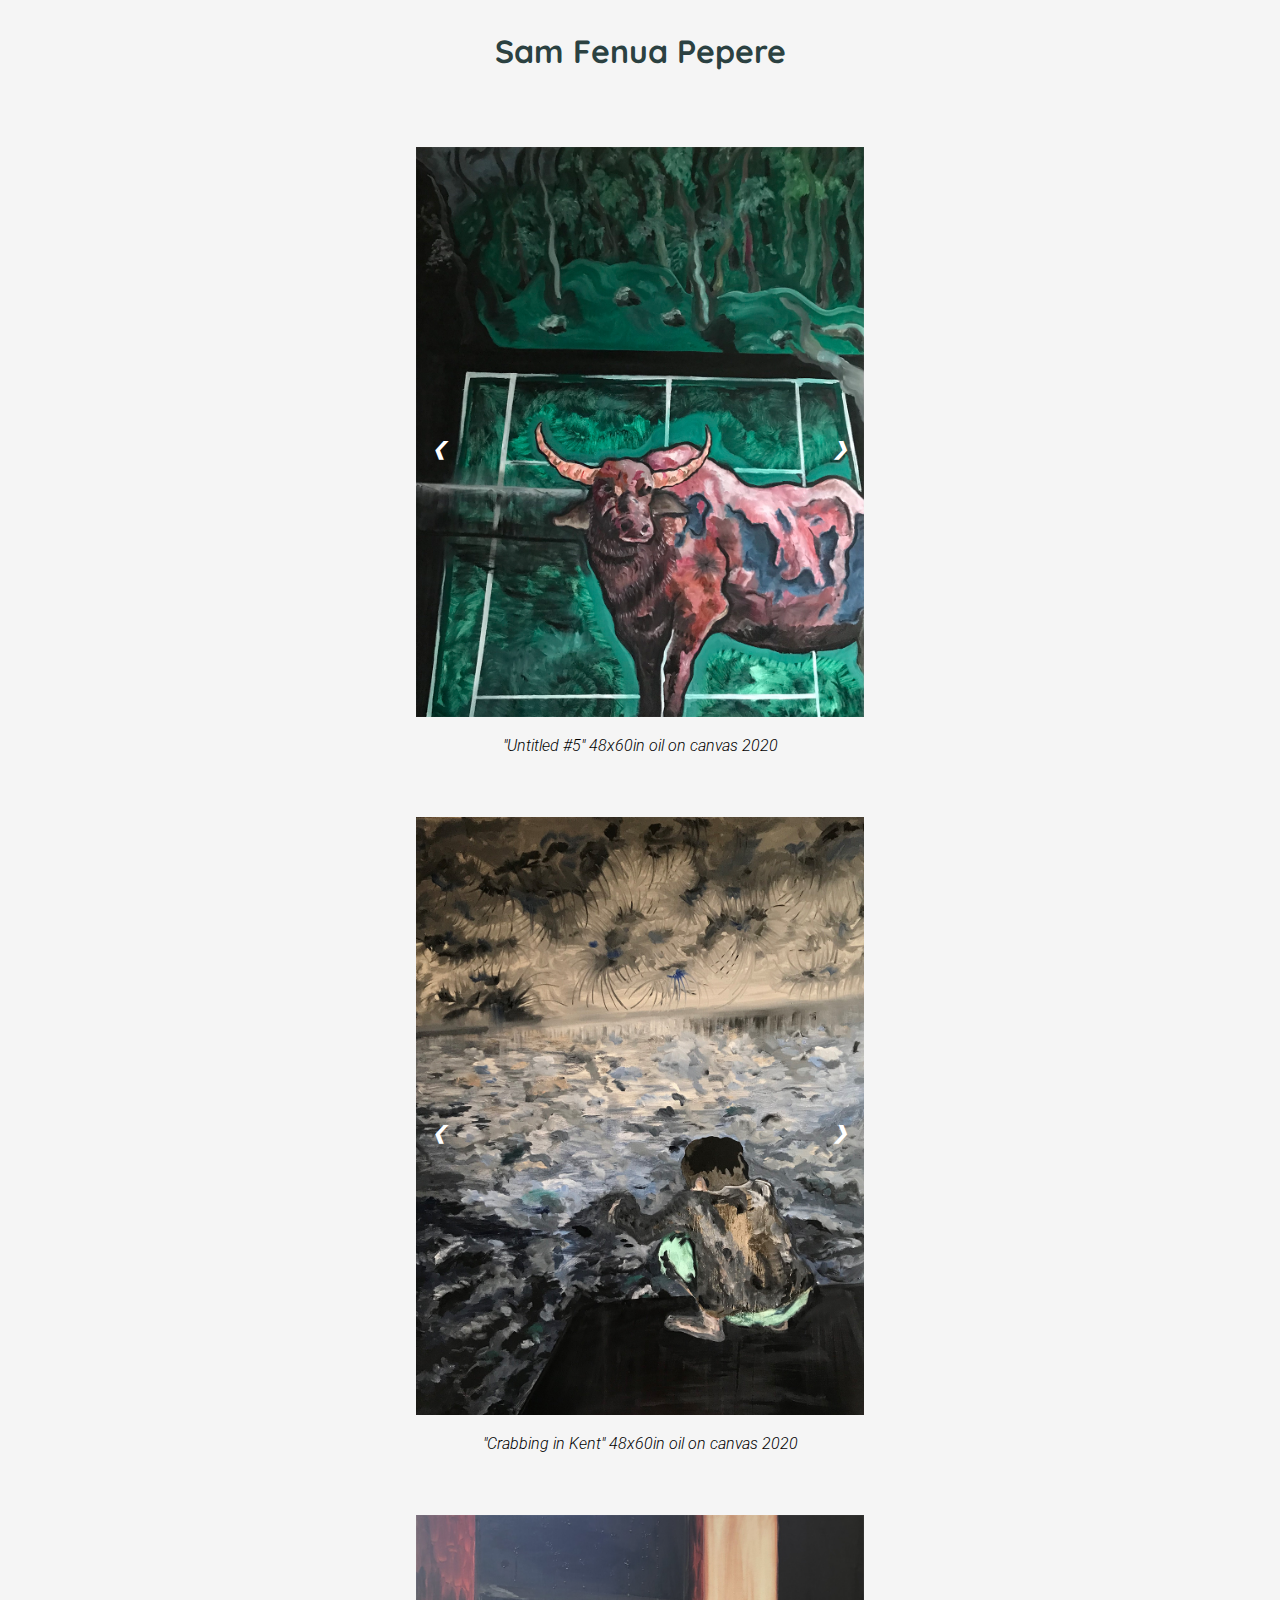
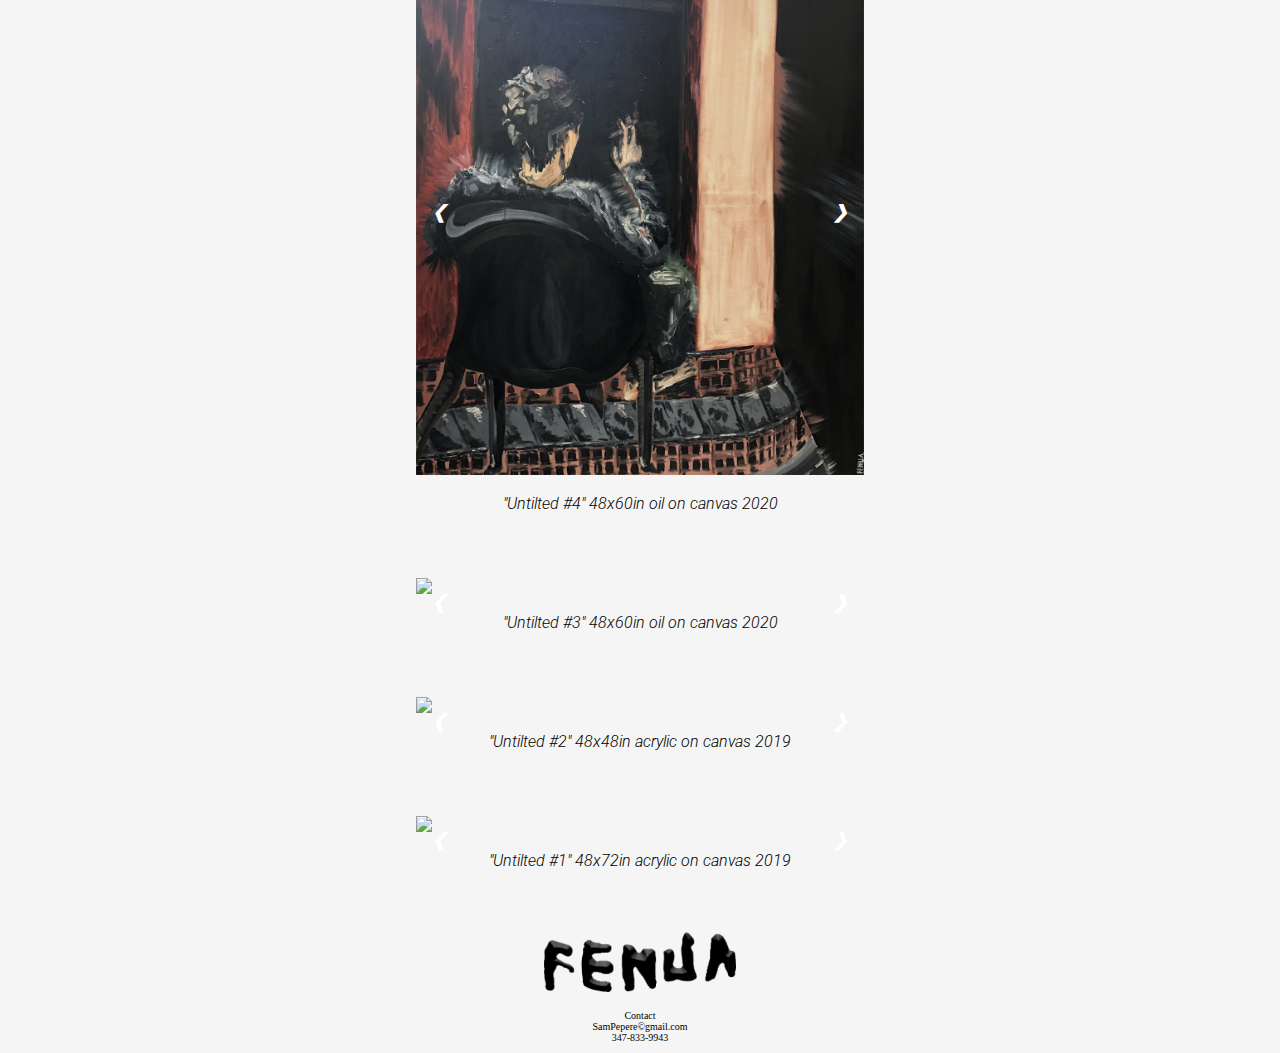
==== commit a66499c3: "take away titan" ====
--- a/index.html
+++ b/index.html
@@ -4,7 +4,6 @@
 <link href="https://fonts.googleapis.com/css2?family=Aleo:ital,wght@0,300;0,400;0,700;1,300;1,400;1,700&display=swap" rel="stylesheet">
 <link href="https://fonts.googleapis.com/css2?family=Bitter:wght@100;200&family=Epilogue:wght@100;300&family=Quicksand:wght@300&family=Roboto:wght@100;300&display=swap" rel="stylesheet">
 <meta name="viewport" content="width=device-width, initial-scale=1">
-<link rel="stylesheet" href="https://www.w3schools.com/w3css/4/w3.css">
 <link rel="stylesheet" href="stylesheet.css">
 
 </head>
@@ -12,9 +11,7 @@
 
     <body>
         <h1>Sam Fenua Pepere</h1>
-        <br>
-        <div class="center"><a href="bio.html"><button class="w3-button w3-teal w3-round-large">BIO</button></a></div>
-        <br><br>
+<br><br><br>
 
  <! -- BULL SLIDESHOW -->
 <div class="slideshow-container">
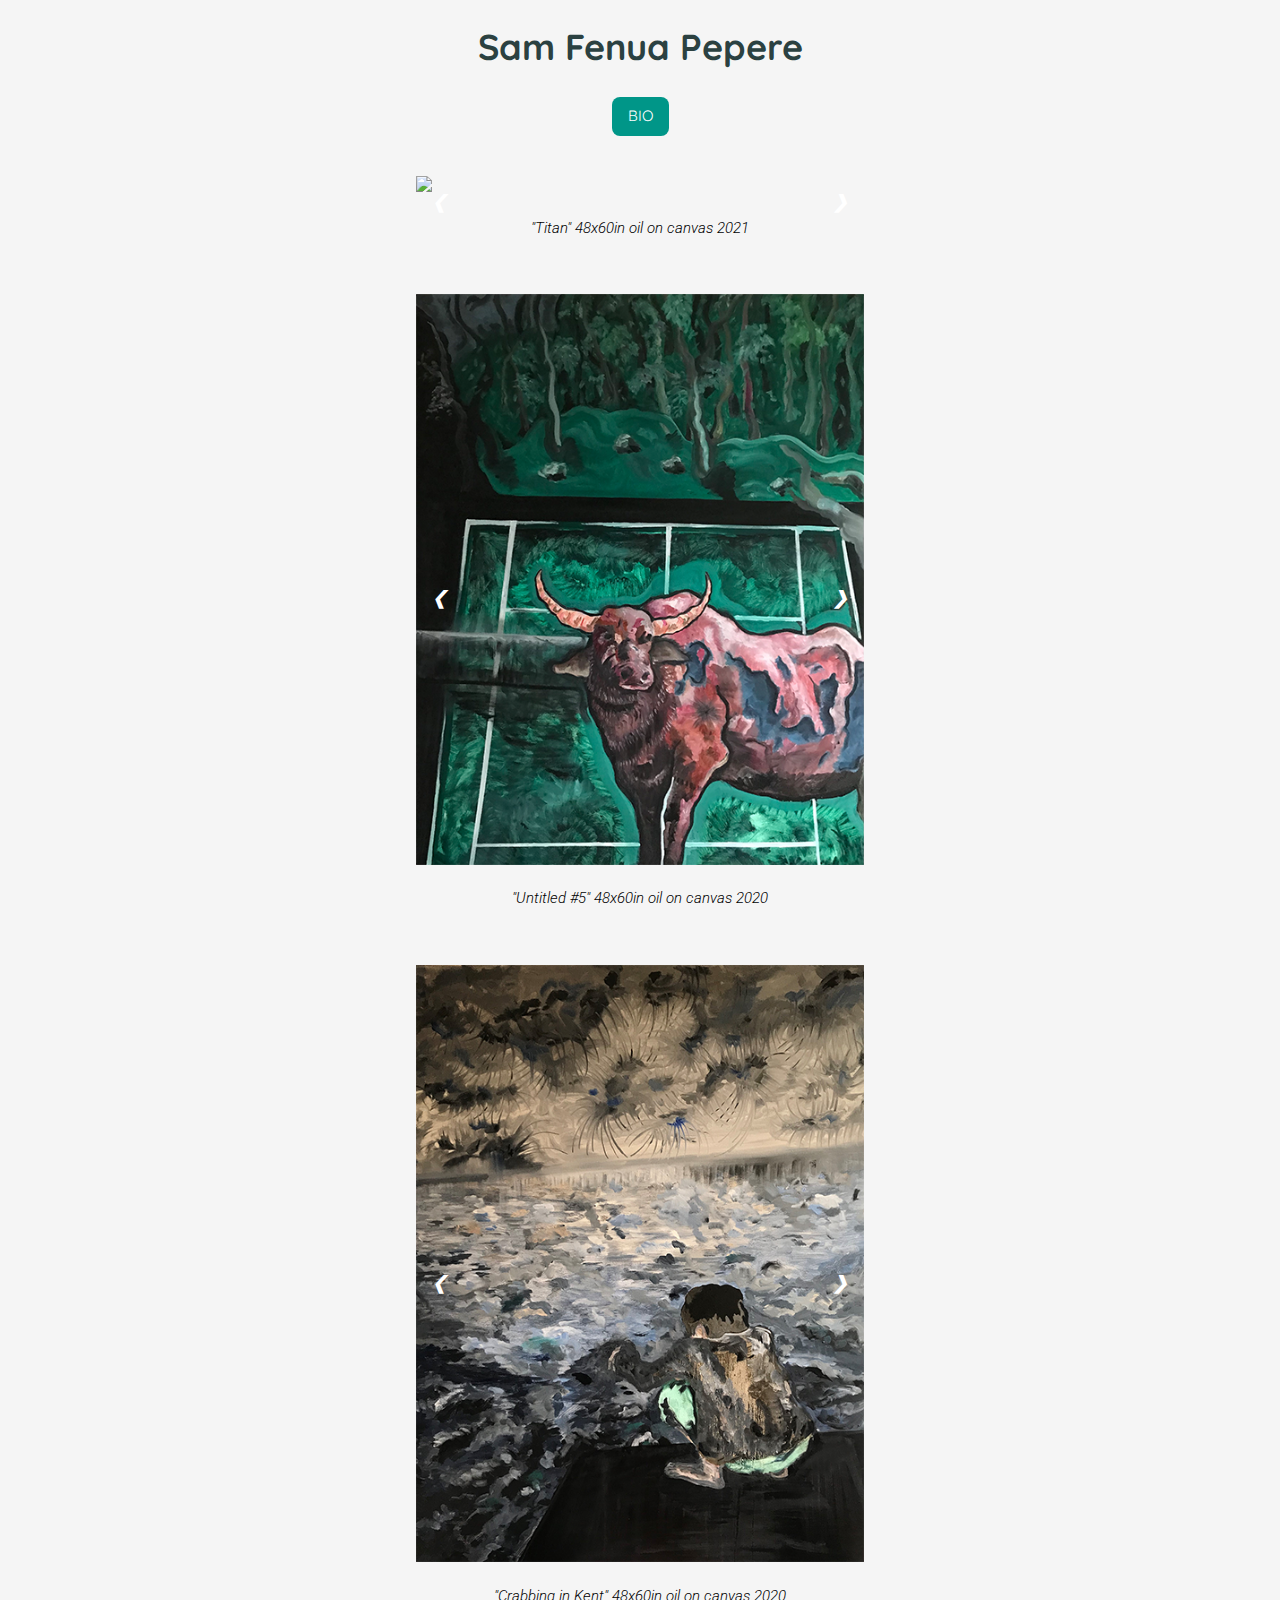
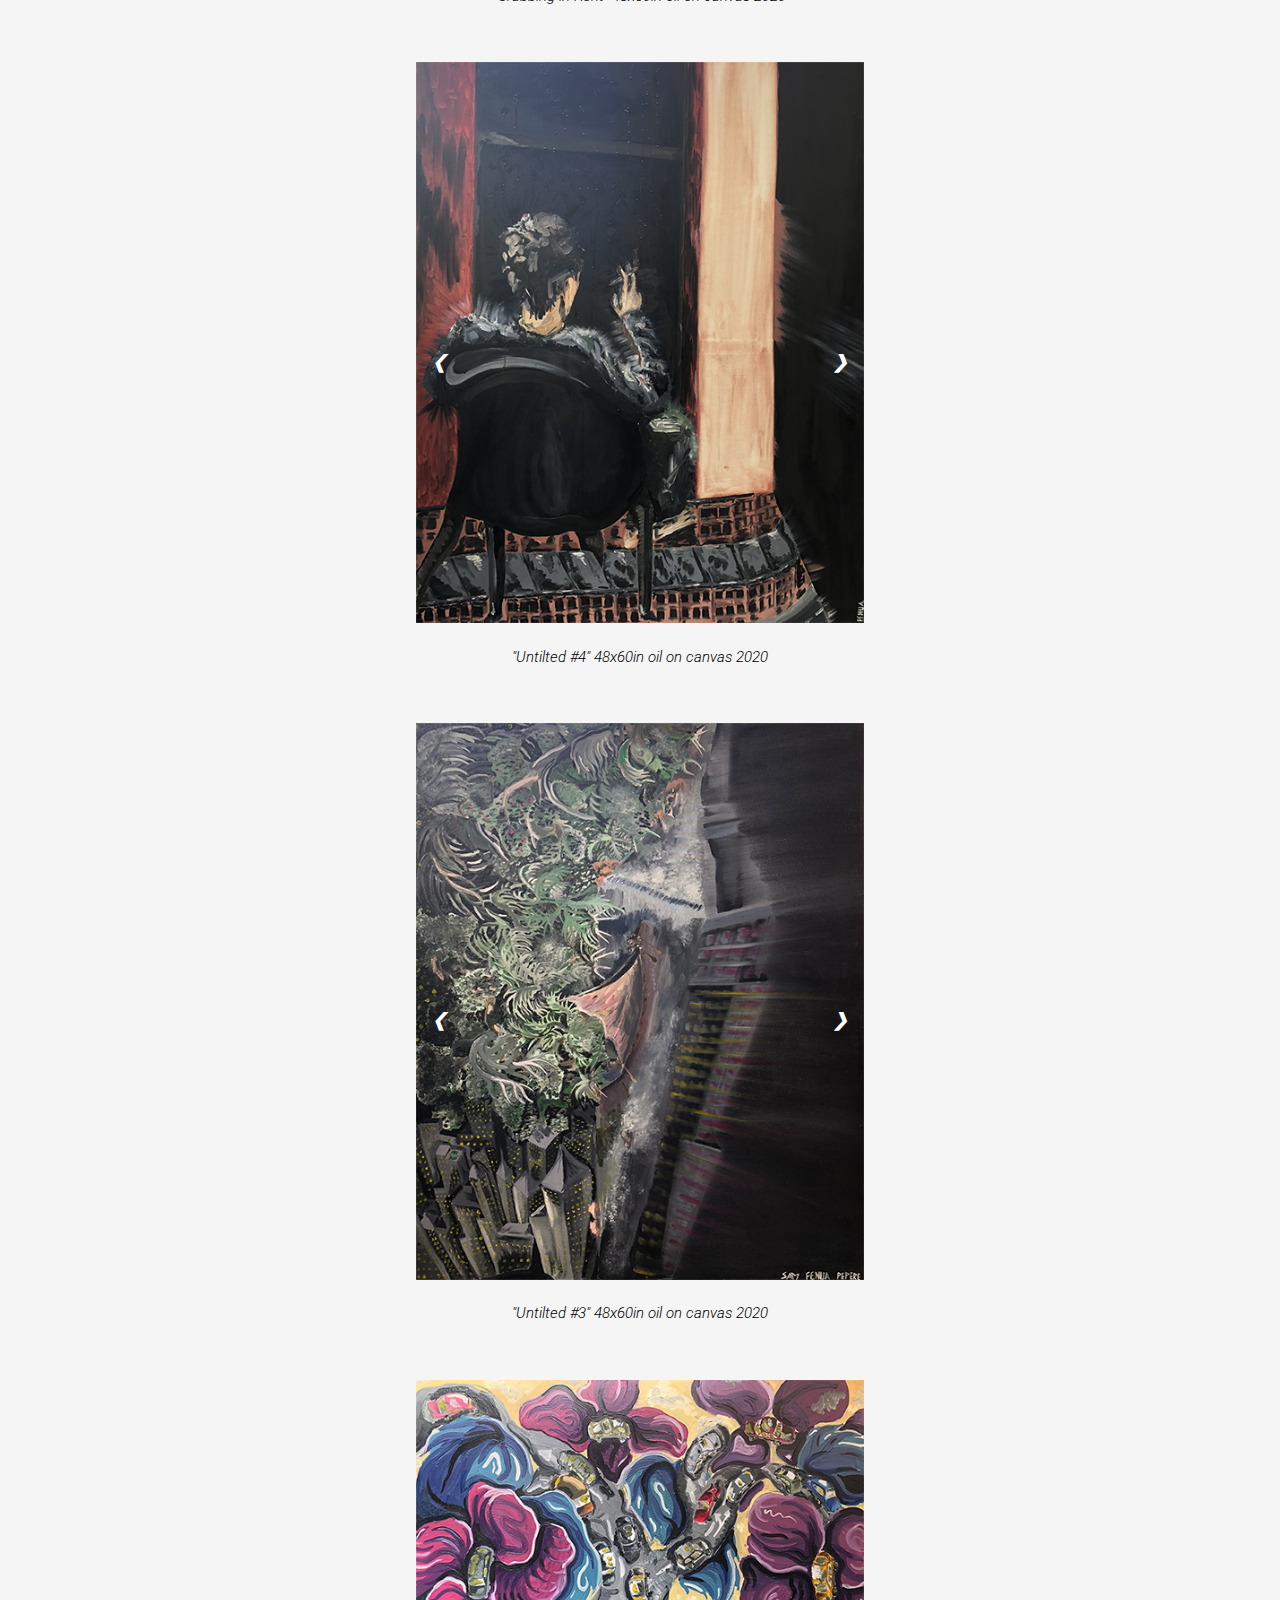
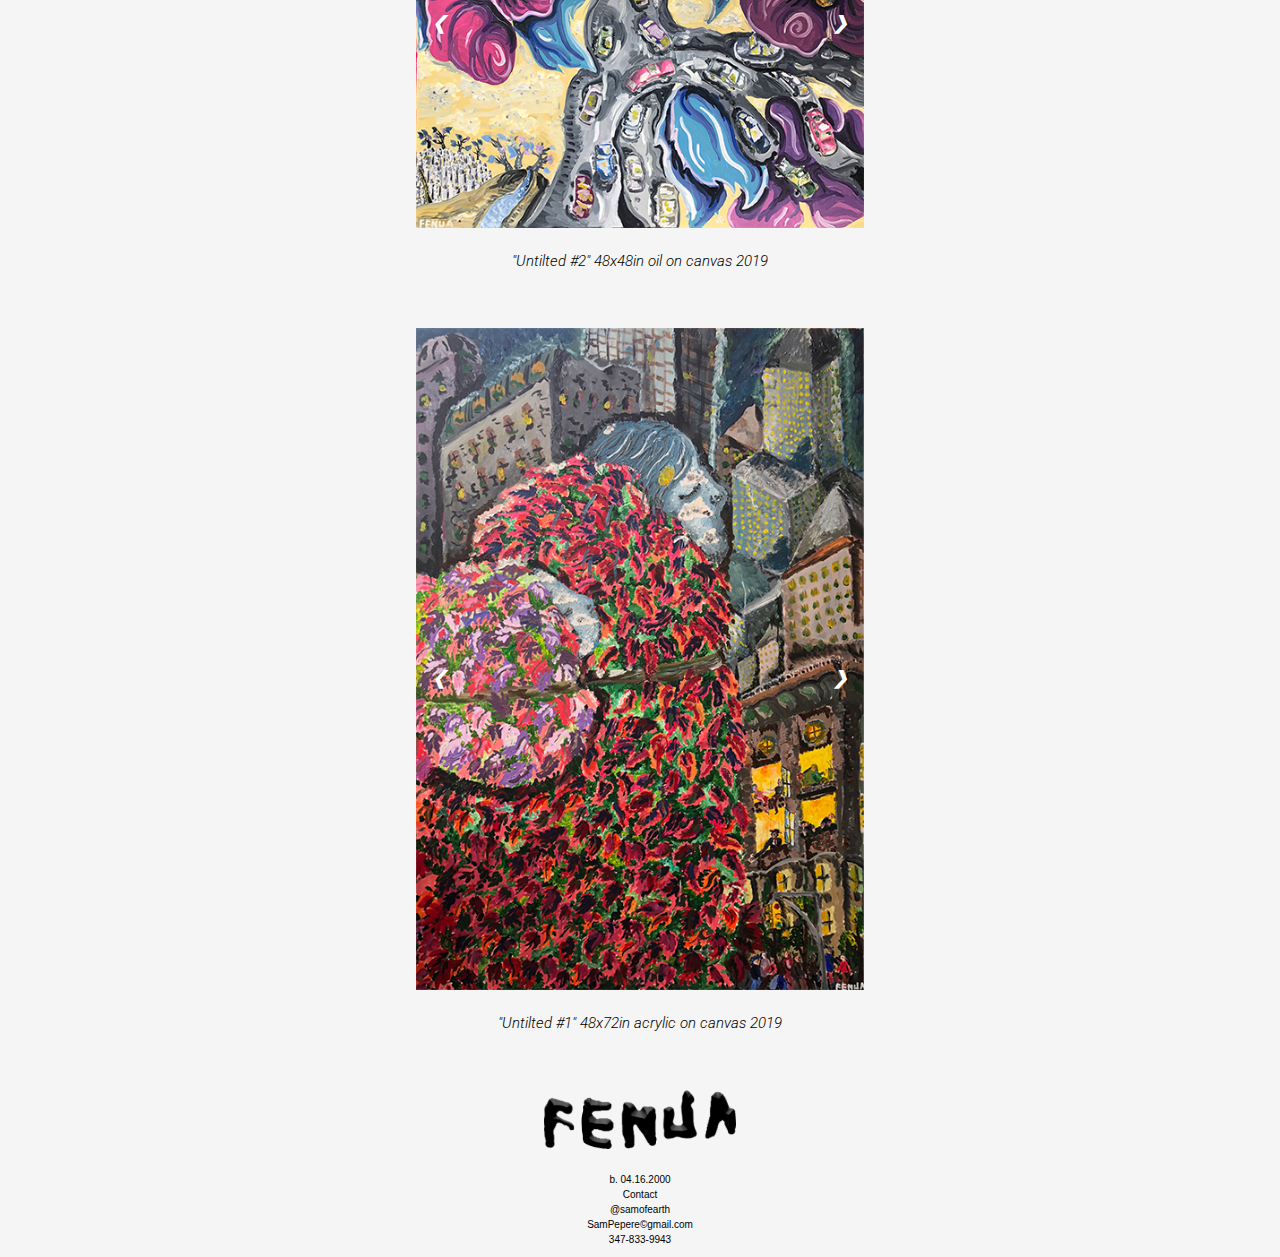
==== commit 025c65be: "Revert "Revert " adding birthday""" ====
--- a/index.html
+++ b/index.html
@@ -4,6 +4,7 @@
 <link href="https://fonts.googleapis.com/css2?family=Aleo:ital,wght@0,300;0,400;0,700;1,300;1,400;1,700&display=swap" rel="stylesheet">
 <link href="https://fonts.googleapis.com/css2?family=Bitter:wght@100;200&family=Epilogue:wght@100;300&family=Quicksand:wght@300&family=Roboto:wght@100;300&display=swap" rel="stylesheet">
 <meta name="viewport" content="width=device-width, initial-scale=1">
+<link rel="stylesheet" href="https://www.w3schools.com/w3css/4/w3.css">
 <link rel="stylesheet" href="stylesheet.css">
 
 </head>
@@ -11,188 +12,216 @@
 
     <body>
         <h1>Sam Fenua Pepere</h1>
-<br><br><br>
+        <br>
+        <div class="center"><a href="bio.html"><button class="w3-button w3-teal w3-round-large">BIO</button></a></div>
+        <br><br>
+
+        <! -- BULL SLIDESHOW -->
+        <div class="slideshow-container">
+         <div class="mySlides1 fade">
+        <img src="images/titan1.png" style="width:100%">
+           <div class="image img1"><br>"Titan" 48x60in oil on canvas 2021</div>
+         </div>
+         <div class="mySlides1 fade">
+        <img src="images/titan2.png" style="width:100%">
+           <div class="image img1"><br>"Titan" 48x60in oil on canvas 2021</div>
+         </div>
+         <div class="mySlides1 fade">
+        <img src="images/titan3.png" style="width:100%">
+           <div class="image img1"><br>"Titan" 48x60in oil on canvas 2021</div>
+         </div>
+         <div class="mySlides1 fade">
+        <img src="images/titan4.png" style="width:100%">
+           <div class="image img1"><br>"Titan" 48x60in oil on canvas 2021</div>
+         </div>  <div class="mySlides1 fade">
+        <img src="images/titan5.png" style="width:100%">
+           <div class="image img1"><br>"Titan" 48x60in oil on canvas 2021</div>
+         </div>
+    <a class="prev" onclick="plusSlides(-1, 0)">&#10094;</a> <a class="next" onclick="plusSlides(1, 0)">&#10095;</a>
+</div>
 
  <! -- BULL SLIDESHOW -->
 <div class="slideshow-container">
-  <div class="mySlides1 fade">
+  <div class="mySlides2 fade">
 <img src="images/bull.png" style="width:100%">
     <div class="image img1"><br>"Untitled #5" 48x60in oil on canvas 2020</div>
   </div>
-  <div class="mySlides1 fade">
+  <div class="mySlides2 fade">
 <img src="images/bull2.png" style="width:100%">
     <div class="image img1"><br>"Untitled #5" 48x60in oil on canvas 2020</div>
   </div>
-  <div class="mySlides1 fade">
+  <div class="mySlides2 fade">
 <img src="images/bull3.png" style="width:100%">
     <div class="image img1"><br>"Untitled #5" 48x60in oil on canvas 2020</div>
   </div>
-  <div class="mySlides1 fade">
+  <div class="mySlides2 fade">
 <img src="images/bull4.png" style="width:100%">
     <div class="image img1"><br>"Untitled #5" 48x60in oil on canvas 2020</div>
-  </div>  <div class="mySlides1 fade">
+  </div>  <div class="mySlides2 fade">
 <img src="images/bull5.png" style="width:100%">
     <div class="image img1"><br>"Untitled #5" 48x60in oil on canvas 2020</div>
   </div>
-    <a class="prev" onclick="plusSlides(-1, 0)">&#10094;</a> <a class="next" onclick="plusSlides(1, 0)">&#10095;</a>
+  <a class="prev" onclick="plusSlides(-1, 1)">&#10094;</a> <a class="next" onclick="plusSlides(1, 1)">&#10095;</a>
 
 </div>
  <! -- KENT SLIDESHOW -->
 <div class="slideshow-container">
-  <div class="mySlides2 fade">
+  <div class="mySlides3 fade">
 <img src="images/kent1.png" style="width:100%">
     <div class="image img1"><br>"Crabbing in Kent" 48x60in oil on canvas 2020</div>
   </div>
-  <div class="mySlides2 fade">
+  <div class="mySlides3 fade">
 <img src="images/kent2.png" style="width:100%">
     <div class="image img1"><br>"Crabbing in Kent" 48x60in oil on canvas 2020</div>
   </div>
-  <div class="mySlides2 fade">
+  <div class="mySlides3 fade">
 <img src="images/kent3.png" style="width:100%">
     <div class="image img1"><br>"Crabbing in Kent" 48x60in oil on canvas 2020</div>
   </div>
-  <div class="mySlides2 fade">
+  <div class="mySlides3 fade">
 <img src="images/kent4.png" style="width:100%">
     <div class="image img1"><br>"Crabbing in Kent" 48x60in oil on canvas 2020</div>
   </div>
-  <div class="mySlides2 fade">
+  <div class="mySlides3 fade">
 <img src="images/kent5.png" style="width:100%">
     <div class="image img1"><br>"Crabbing in Kent" 48x60in oil on canvas 2020</div>
   </div>
-  <div class="mySlides2 fade">
+  <div class="mySlides3 fade">
 <img src="images/kent6.png" style="width:100%">
     <div class="image img1"><br>"Crabbing in Kent" 48x60in oil on canvas 2020</div>
   </div>
-  <a class="prev" onclick="plusSlides(-1, 1)">&#10094;</a> <a class="next" onclick="plusSlides(1, 1)">&#10095;</a>
+  <a class="prev" onclick="plusSlides(-1, 2)">&#10094;</a> <a class="next" onclick="plusSlides(1, 2)">&#10095;</a>
 
 </div>
  <! -- SMOKE SLIDESHOW -->
 <div class="slideshow-container">
-  <div class="mySlides3 fade">
+  <div class="mySlides4 fade">
 <img src="images/smoke.png" style="width:100%">
     <div class="image img1"><br>"Untilted #4" 48x60in oil on canvas 2020</div>
   </div>
-  <div class="mySlides3 fade">
+  <div class="mySlides4 fade">
 <img src="images/smoketwo.png" style="width:100%">
     <div class="image img1"><br>"Untilted #4" 48x60in oil on canvas 2020</div>
   </div>
-  <div class="mySlides3 fade">
+  <div class="mySlides4 fade">
 <img src="images/smoke3.png" style="width:100%">
     <div class="image img1"><br>"Untilted #4" 48x60in oil on canvas 2020</div>
   </div>
-  <div class="mySlides3 fade">
+  <div class="mySlides4 fade">
 <img src="images/smoke4.png" style="width:100%">
     <div class="image img1"><br>"Untilted #4" 48x60in oil on canvas 2020</div>
   </div>
-  <div class="mySlides3 fade">
+  <div class="mySlides4 fade">
 <img src="images/smoke5.png" style="width:100%">
     <div class="image img1"><br>"Untilted #4" 48x60in oil on canvas 2020</div>
   </div>
-  <div class="mySlides3 fade">
+  <div class="mySlides4 fade">
 <img src="images/smoke6.png" style="width:100%">
     <div class="image img1"><br>"Untilted #4" 48x60in oil on canvas 2020</div>
   </div>
-  <a class="prev" onclick="plusSlides(-1, 2)">&#10094;</a> <a class="next" onclick="plusSlides(1, 2)">&#10095;</a>
+  <a class="prev" onclick="plusSlides(-1, 3)">&#10094;</a> <a class="next" onclick="plusSlides(1, 3)">&#10095;</a>
 </div>
  <! -SHIP SLIDESHOW ->
 <div class="slideshow-container">
-  <div class="mySlides4 fade">
+  <div class="mySlides5 fade">
 <img src="images/ship.png" style="width:100%">
 
     <div class="image img1"><br>"Untilted #3" 48x60in oil on canvas 2020</div>
   </div>
-  <div class="mySlides4 fade">
+  <div class="mySlides5 fade">
 <img src="images/ship2.png" style="width:100%">
     <div class="image img1"><br>"Untilted #3" 48x60in oil on canvas 2020</div>
   </div>
-  <div class="mySlides4 fade">
+  <div class="mySlides5 fade">
 <img src="images/ship3.png" style="width:100%">
     <div class="image img1"><br>"Untilted #3" 48x60in oil on canvas 2020</div>
   </div>
-      <div class="mySlides4 fade">
+      <div class="mySlides5 fade">
 <img src="images/ship4.png" style="width:100%">
     <div class="image img1"><br>"Untilted #3" 48x60in oil on canvas 2020</div>
   </div>
-  <div class="mySlides4 fade">
+  <div class="mySlides5 fade">
 <img src="images/ship5.png" style="width:100%">
     <div class="image img1"><br>"Untilted #3" 48x60in oil on canvas 2020</div>
   </div>
-  <div class="mySlides4 fade">
+  <div class="mySlides5 fade">
 <img src="images/ship6.png" style="width:100%">
     <div class="image img1"><br>"Untilted #3" 48x60in oil on canvas 2020</div>
   </div>
-  <a class="prev" onclick="plusSlides(-1, 3)">&#10094;</a> <a class="next" onclick="plusSlides(1, 3)">&#10095;</a>
+  <a class="prev" onclick="plusSlides(-1, 4)">&#10094;</a> <a class="next" onclick="plusSlides(1, 4)">&#10095;</a>
 
 </div>
  <! -- CAR SLIDESHOW -->
 <div class="slideshow-container">
-  <div class="mySlides5 fade">
+  <div class="mySlides6 fade">
 <img src="images/car.png" style="width:100%">
-    <div class="image img1"><br>"Untilted #2" 48x48in acrylic on canvas 2019</div>
-  </div>
-  <div class="mySlides5 fade">
+    <div class="image img1"><br>"Untilted #2" 48x48in oil on canvas 2019</div>
+  </div>
+  <div class="mySlides6 fade">
 <img src="images/car2.png" style="width:100%">
-    <div class="image img1"><br>"Untilted #2" 48x48in acrylic on canvas 2019</div>
-  </div>
-  <div class="mySlides5 fade">
+    <div class="image img1"><br>"Untilted #2" 48x48in oil on canvas 2019</div>
+  </div>
+  <div class="mySlides6 fade">
 <img src="images/car3.png" style="width:100%">
-    <div class="image img1"><br>"Untilted #2" 48x48in acrylic on canvas 2019</div>
-  </div>
-  <div class="mySlides5 fade">
+    <div class="image img1"><br>"Untilted #2" 48x48in oil on canvas 2019</div>
+  </div>
+  <div class="mySlides6 fade">
 <img src="images/car4.png" style="width:100%">
-    <div class="image img1"><br>"Untilted #2" 48x48in acrylic on canvas 2019</div>
-  </div>
-  <div class="mySlides5 fade">
+    <div class="image img1"><br>"Untilted #2" 48x48in oil  on canvas 2019</div>
+  </div>
+  <div class="mySlides6 fade">
 <img src="images/car5.png" style="width:100%">
-    <div class="image img1"><br>"Untilted #2" 48x48in acrylic on canvas 2019</div>
-  </div>
-  <div class="mySlides5 fade">
+    <div class="image img1"><br>"Untilted #2" 48x48in oil on canvas 2019</div>
+  </div>
+  <div class="mySlides6 fade">
 <img src="images/car6.png" style="width:100%">
-    <div class="image img1"><br>"Untilted #2" 48x48in acrylic on canvas 2019</div>
-  </div>
-  <a class="prev" onclick="plusSlides(-1, 4)">&#10094;</a> <a class="next" onclick="plusSlides(1, 4)">&#10095;</a>
+    <div class="image img1"><br>"Untilted #2" 48x48in oil on canvas 2019</div>
+  </div>
+ <a class="prev" onclick="plusSlides(-1, 5)">&#10094;</a> <a class="next" onclick="plusSlides(1, 5)">&#10095;</a>
 </div>
 
 <! -- MOM SLIDESHOW -->
 <div class="slideshow-container">
- <div class="mySlides6 fade">
+ <div class="mySlides7 fade">
 <img src="images/mom.png" style="width:100%">
    <div class="image img1"><br>"Untilted #1" 48x72in acrylic on canvas 2019</div>
  </div>
- <div class="mySlides6 fade">
+ <div class="mySlides7 fade">
 <img src="images/mom2.png" style="width:100%">
    <div class="image img1"><br>"Untilted #1" 48x72in acrylic on canvas 2019</div>
  </div>
- <div class="mySlides6 fade">
+ <div class="mySlides7 fade">
 <img src="images/mom3.png" style="width:100%">
    <div class="image img1"><br>"Untilted #1" 48x72in acrylic on canvas 2019</div>
  </div>
- <div class="mySlides6 fade">
+ <div class="mySlides7 fade">
 <img src="images/mom4.png" style="width:100%">
    <div class="image img1"><br>"Untilted #1" 48x72in acrylic on canvas 2019</div>
  </div>
- <div class="mySlides6 fade">
+ <div class="mySlides7 fade">
 <img src="images/mom5.png" style="width:100%">
    <div class="image img1"><br>"Untilted #1" 48x72in acrylic on canvas 2019</div>
  </div>
- <div class="mySlides6 fade">
+ <div class="mySlides7 fade">
 <img src="images/mom6.png" style="width:100%">
    <div class="image img1"><br>"Untilted #1" 48x72in acrylic on canvas 2019</div>
  </div>
- <a class="prev" onclick="plusSlides(-1, 5)">&#10094;</a> <a class="next" onclick="plusSlides(1, 5)">&#10095;</a>
+ <a class="prev" onclick="plusSlides(-1, 6)">&#10094;</a> <a class="next" onclick="plusSlides(1, 6)">&#10095;</a>
 </div>
         <img src="images/signiture.png" class="signature">
         <br>
-<p class="p">Contact<br>SamPepere©gmail.com<br>347-833-9943</p>
+<p class="p">b. 04.16.2000 <br>Contact<br>@samofearth<br>SamPepere©gmail.com<br>347-833-9943</p>
 <script>
-var slideIndex = [1,1,1,1,1,1];
-var slideId = ["mySlides1", "mySlides2", "mySlides3", "mySlides4", "mySlides5","mySlides6"]
+var slideIndex = [1,1,1,1,1,1,1];
+var slideId = ["mySlides1", "mySlides2", "mySlides3", "mySlides4", "mySlides5","mySlides6", "mySlides7"]
 showSlides(1, 0);
 showSlides(1, 1);
 showSlides(1, 2);
 showSlides(1, 3);
 showSlides(1, 4);
 showSlides(1, 5);
+showSlides(1, 6);
+
 
 function plusSlides(n, no) {
   showSlides(slideIndex[no] += n, no);
--- a/stylesheet.css
+++ b/stylesheet.css
@@ -10,15 +10,12 @@
 
 }
 h2{
-    font-family: 'Roboto', serif;
+    font-family: 'Quicksand', serif;
     text-align: center;
     font-weight: 300;
 		font-style: italic;
-    font-size: 15px;
-max-width: 50vw;
-    margin: auto;
-    margin-bottom: 4vw;
-		background-color: #3D3A4B;
+
+
 }
 .center {
 	display: flex;
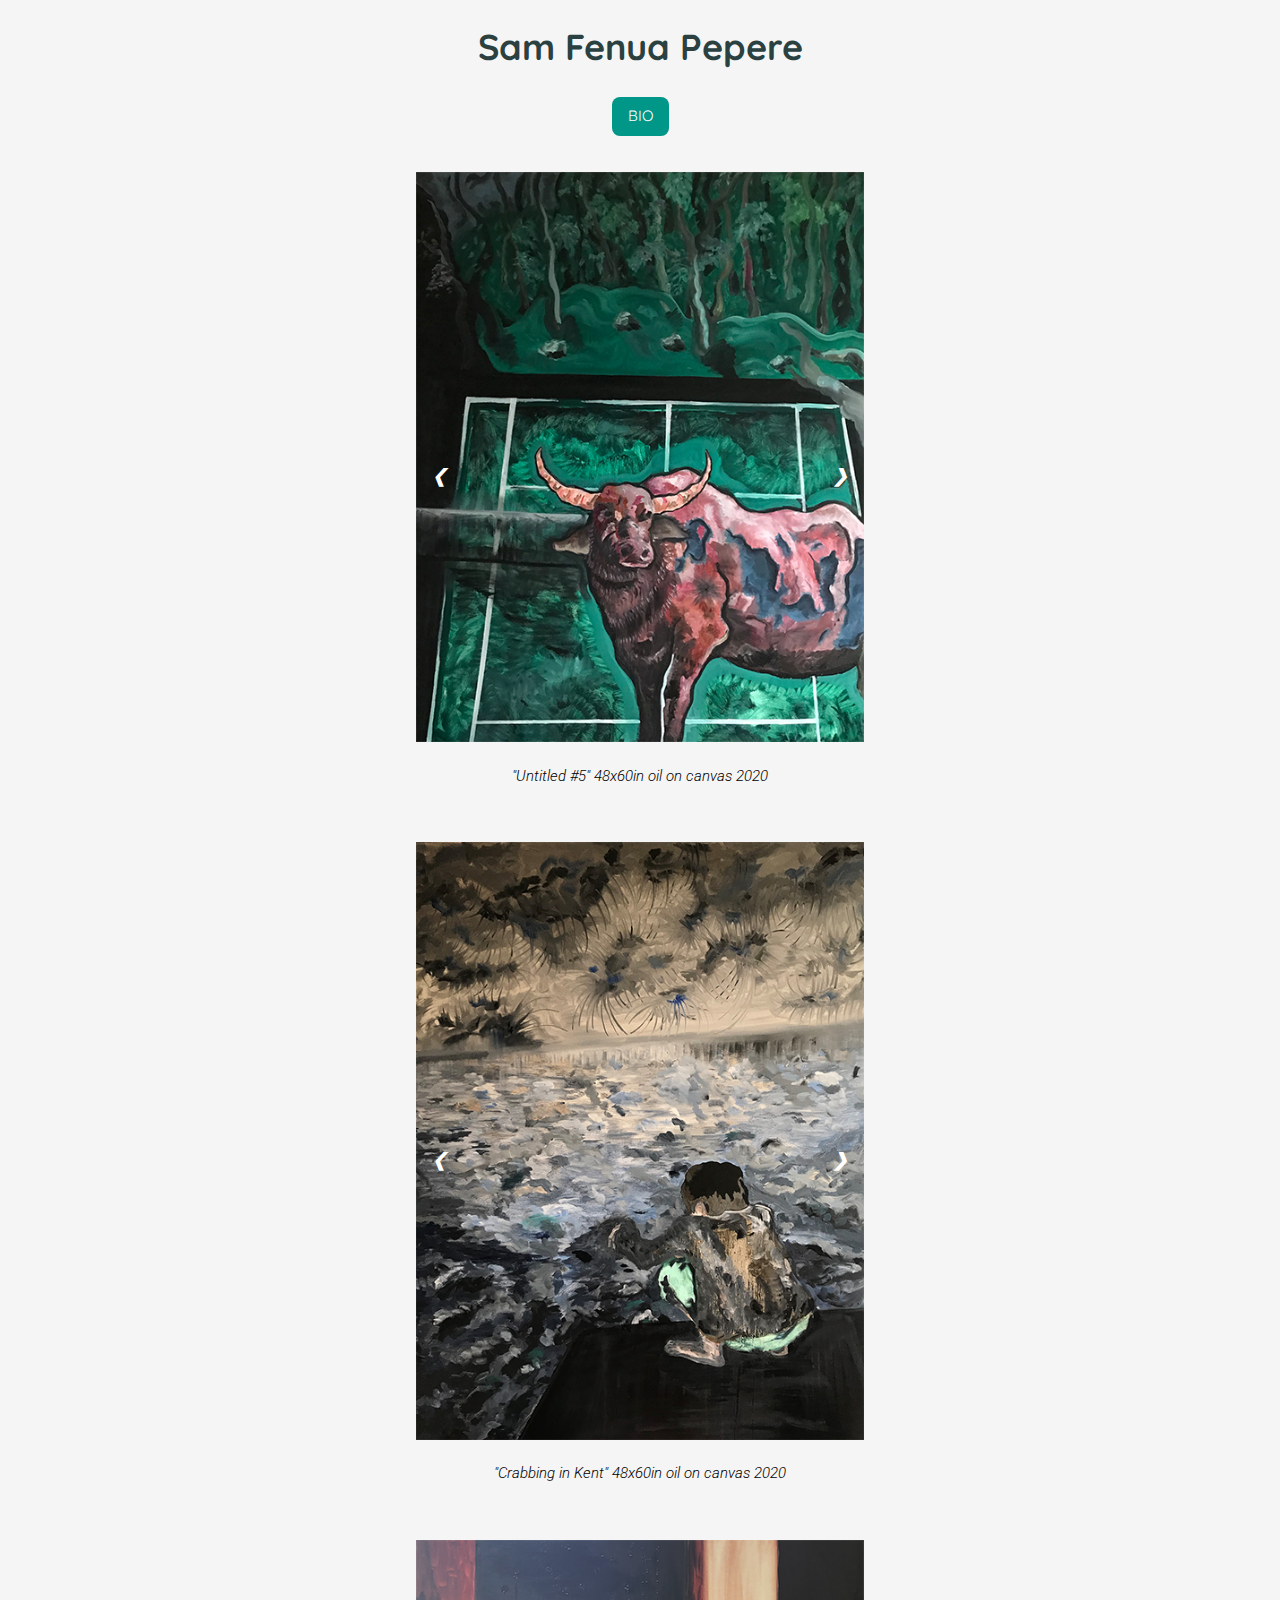
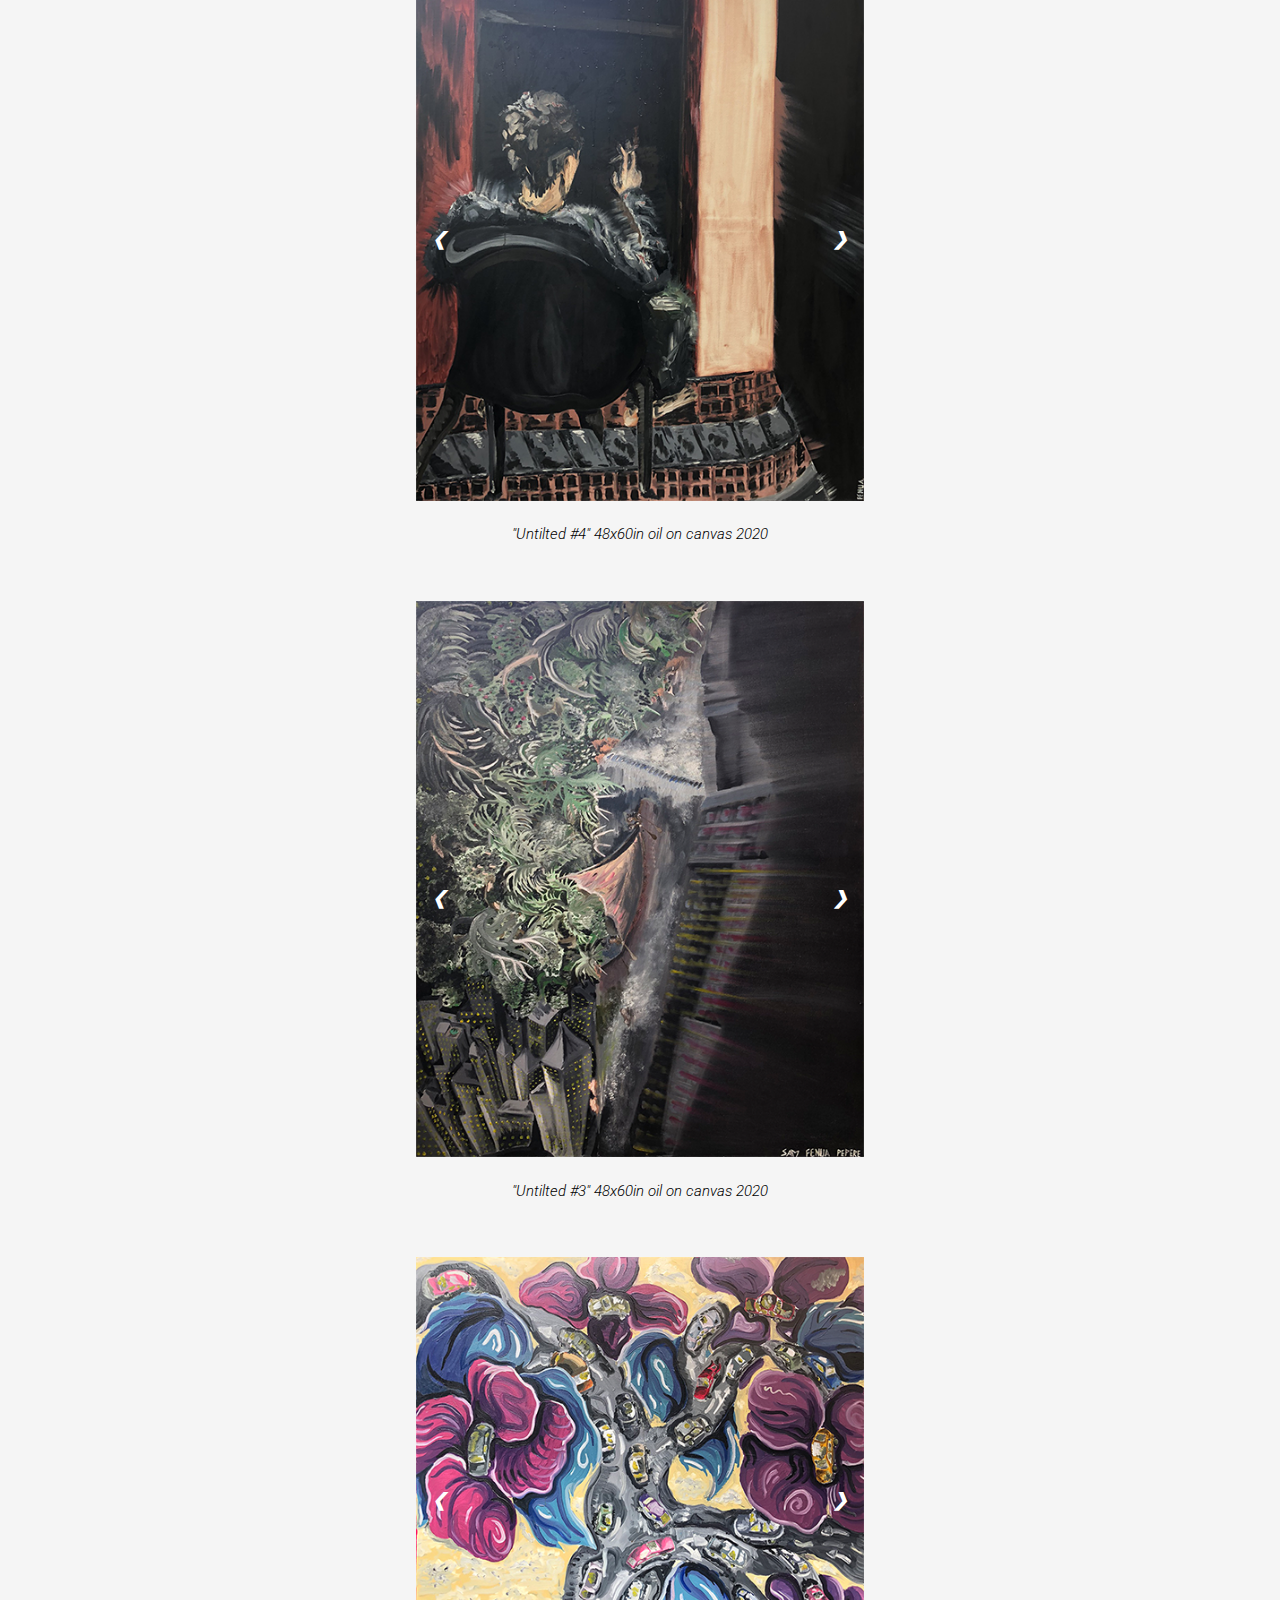
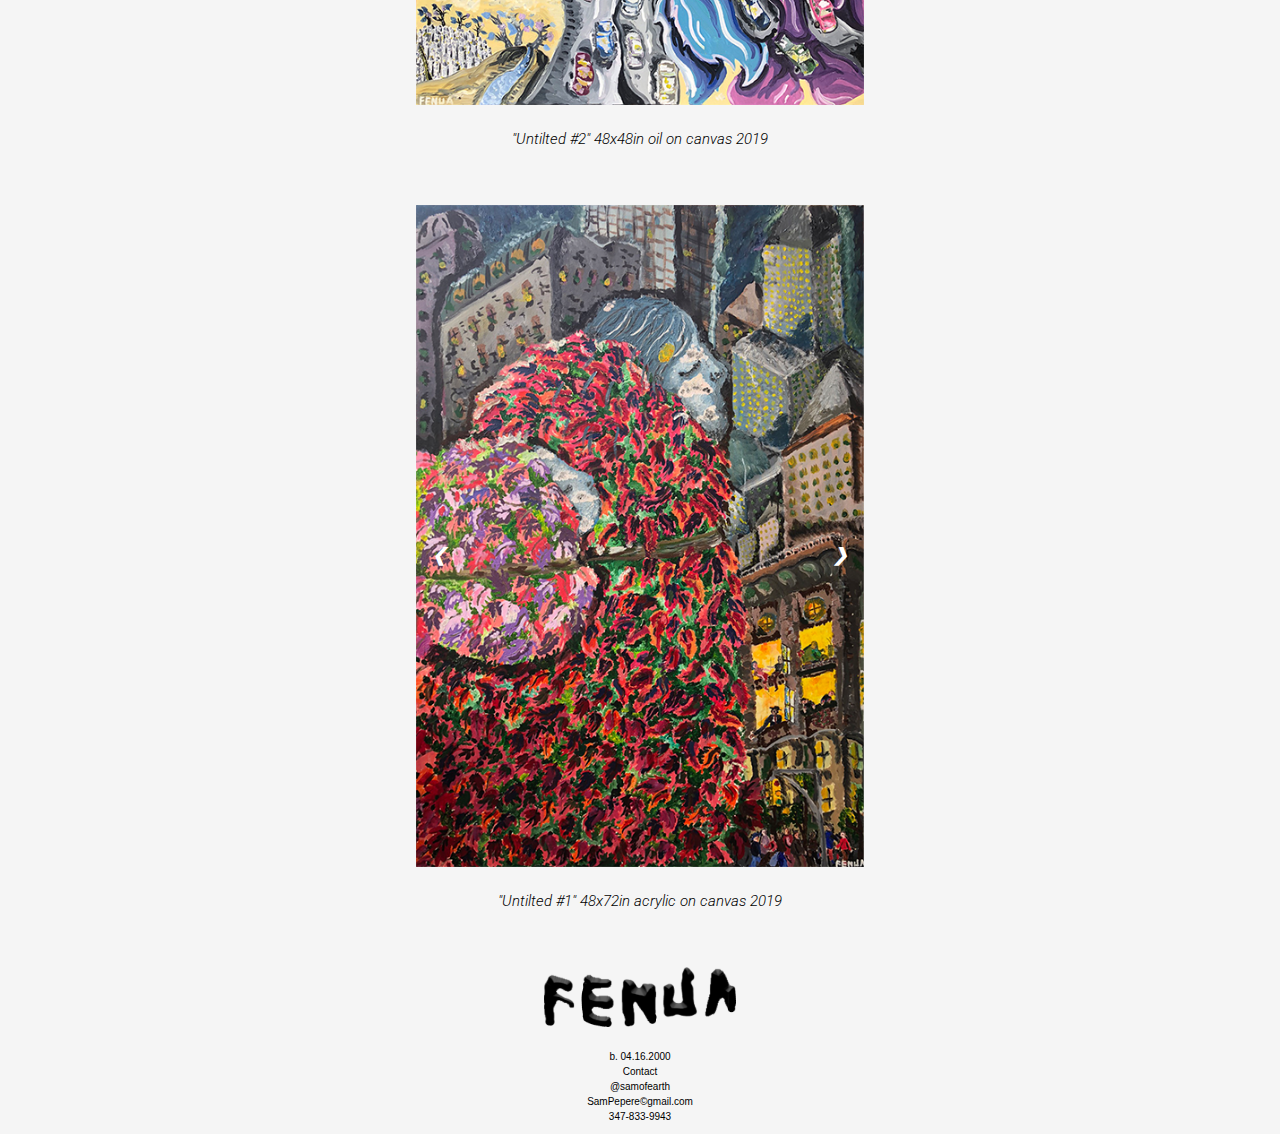
==== commit b2c21a6d: "Revert "Revert " adding birthday""" ====
--- a/index.html
+++ b/index.html
@@ -16,212 +16,186 @@
         <div class="center"><a href="bio.html"><button class="w3-button w3-teal w3-round-large">BIO</button></a></div>
         <br><br>
 
-        <! -- BULL SLIDESHOW -->
-        <div class="slideshow-container">
-         <div class="mySlides1 fade">
-        <img src="images/titan1.png" style="width:100%">
-           <div class="image img1"><br>"Titan" 48x60in oil on canvas 2021</div>
-         </div>
-         <div class="mySlides1 fade">
-        <img src="images/titan2.png" style="width:100%">
-           <div class="image img1"><br>"Titan" 48x60in oil on canvas 2021</div>
-         </div>
-         <div class="mySlides1 fade">
-        <img src="images/titan3.png" style="width:100%">
-           <div class="image img1"><br>"Titan" 48x60in oil on canvas 2021</div>
-         </div>
-         <div class="mySlides1 fade">
-        <img src="images/titan4.png" style="width:100%">
-           <div class="image img1"><br>"Titan" 48x60in oil on canvas 2021</div>
-         </div>  <div class="mySlides1 fade">
-        <img src="images/titan5.png" style="width:100%">
-           <div class="image img1"><br>"Titan" 48x60in oil on canvas 2021</div>
-         </div>
+ <! -- BULL SLIDESHOW -->
+<div class="slideshow-container">
+  <div class="mySlides1 fade">
+<img src="images/bull.png" style="width:100%">
+    <div class="image img1"><br>"Untitled #5" 48x60in oil on canvas 2020</div>
+  </div>
+  <div class="mySlides1 fade">
+<img src="images/bull2.png" style="width:100%">
+    <div class="image img1"><br>"Untitled #5" 48x60in oil on canvas 2020</div>
+  </div>
+  <div class="mySlides1 fade">
+<img src="images/bull3.png" style="width:100%">
+    <div class="image img1"><br>"Untitled #5" 48x60in oil on canvas 2020</div>
+  </div>
+  <div class="mySlides1 fade">
+<img src="images/bull4.png" style="width:100%">
+    <div class="image img1"><br>"Untitled #5" 48x60in oil on canvas 2020</div>
+  </div>  <div class="mySlides1 fade">
+<img src="images/bull5.png" style="width:100%">
+    <div class="image img1"><br>"Untitled #5" 48x60in oil on canvas 2020</div>
+  </div>
     <a class="prev" onclick="plusSlides(-1, 0)">&#10094;</a> <a class="next" onclick="plusSlides(1, 0)">&#10095;</a>
-</div>
-
- <! -- BULL SLIDESHOW -->
-<div class="slideshow-container">
-  <div class="mySlides2 fade">
-<img src="images/bull.png" style="width:100%">
-    <div class="image img1"><br>"Untitled #5" 48x60in oil on canvas 2020</div>
-  </div>
-  <div class="mySlides2 fade">
-<img src="images/bull2.png" style="width:100%">
-    <div class="image img1"><br>"Untitled #5" 48x60in oil on canvas 2020</div>
-  </div>
-  <div class="mySlides2 fade">
-<img src="images/bull3.png" style="width:100%">
-    <div class="image img1"><br>"Untitled #5" 48x60in oil on canvas 2020</div>
-  </div>
-  <div class="mySlides2 fade">
-<img src="images/bull4.png" style="width:100%">
-    <div class="image img1"><br>"Untitled #5" 48x60in oil on canvas 2020</div>
-  </div>  <div class="mySlides2 fade">
-<img src="images/bull5.png" style="width:100%">
-    <div class="image img1"><br>"Untitled #5" 48x60in oil on canvas 2020</div>
+
+</div>
+ <! -- KENT SLIDESHOW -->
+<div class="slideshow-container">
+  <div class="mySlides2 fade">
+<img src="images/kent1.png" style="width:100%">
+    <div class="image img1"><br>"Crabbing in Kent" 48x60in oil on canvas 2020</div>
+  </div>
+  <div class="mySlides2 fade">
+<img src="images/kent2.png" style="width:100%">
+    <div class="image img1"><br>"Crabbing in Kent" 48x60in oil on canvas 2020</div>
+  </div>
+  <div class="mySlides2 fade">
+<img src="images/kent3.png" style="width:100%">
+    <div class="image img1"><br>"Crabbing in Kent" 48x60in oil on canvas 2020</div>
+  </div>
+  <div class="mySlides2 fade">
+<img src="images/kent4.png" style="width:100%">
+    <div class="image img1"><br>"Crabbing in Kent" 48x60in oil on canvas 2020</div>
+  </div>
+  <div class="mySlides2 fade">
+<img src="images/kent5.png" style="width:100%">
+    <div class="image img1"><br>"Crabbing in Kent" 48x60in oil on canvas 2020</div>
+  </div>
+  <div class="mySlides2 fade">
+<img src="images/kent6.png" style="width:100%">
+    <div class="image img1"><br>"Crabbing in Kent" 48x60in oil on canvas 2020</div>
   </div>
   <a class="prev" onclick="plusSlides(-1, 1)">&#10094;</a> <a class="next" onclick="plusSlides(1, 1)">&#10095;</a>
 
 </div>
- <! -- KENT SLIDESHOW -->
-<div class="slideshow-container">
-  <div class="mySlides3 fade">
-<img src="images/kent1.png" style="width:100%">
-    <div class="image img1"><br>"Crabbing in Kent" 48x60in oil on canvas 2020</div>
-  </div>
-  <div class="mySlides3 fade">
-<img src="images/kent2.png" style="width:100%">
-    <div class="image img1"><br>"Crabbing in Kent" 48x60in oil on canvas 2020</div>
-  </div>
-  <div class="mySlides3 fade">
-<img src="images/kent3.png" style="width:100%">
-    <div class="image img1"><br>"Crabbing in Kent" 48x60in oil on canvas 2020</div>
-  </div>
-  <div class="mySlides3 fade">
-<img src="images/kent4.png" style="width:100%">
-    <div class="image img1"><br>"Crabbing in Kent" 48x60in oil on canvas 2020</div>
-  </div>
-  <div class="mySlides3 fade">
-<img src="images/kent5.png" style="width:100%">
-    <div class="image img1"><br>"Crabbing in Kent" 48x60in oil on canvas 2020</div>
-  </div>
-  <div class="mySlides3 fade">
-<img src="images/kent6.png" style="width:100%">
-    <div class="image img1"><br>"Crabbing in Kent" 48x60in oil on canvas 2020</div>
+ <! -- SMOKE SLIDESHOW -->
+<div class="slideshow-container">
+  <div class="mySlides3 fade">
+<img src="images/smoke.png" style="width:100%">
+    <div class="image img1"><br>"Untilted #4" 48x60in oil on canvas 2020</div>
+  </div>
+  <div class="mySlides3 fade">
+<img src="images/smoketwo.png" style="width:100%">
+    <div class="image img1"><br>"Untilted #4" 48x60in oil on canvas 2020</div>
+  </div>
+  <div class="mySlides3 fade">
+<img src="images/smoke3.png" style="width:100%">
+    <div class="image img1"><br>"Untilted #4" 48x60in oil on canvas 2020</div>
+  </div>
+  <div class="mySlides3 fade">
+<img src="images/smoke4.png" style="width:100%">
+    <div class="image img1"><br>"Untilted #4" 48x60in oil on canvas 2020</div>
+  </div>
+  <div class="mySlides3 fade">
+<img src="images/smoke5.png" style="width:100%">
+    <div class="image img1"><br>"Untilted #4" 48x60in oil on canvas 2020</div>
+  </div>
+  <div class="mySlides3 fade">
+<img src="images/smoke6.png" style="width:100%">
+    <div class="image img1"><br>"Untilted #4" 48x60in oil on canvas 2020</div>
   </div>
   <a class="prev" onclick="plusSlides(-1, 2)">&#10094;</a> <a class="next" onclick="plusSlides(1, 2)">&#10095;</a>
-
-</div>
- <! -- SMOKE SLIDESHOW -->
-<div class="slideshow-container">
-  <div class="mySlides4 fade">
-<img src="images/smoke.png" style="width:100%">
-    <div class="image img1"><br>"Untilted #4" 48x60in oil on canvas 2020</div>
-  </div>
-  <div class="mySlides4 fade">
-<img src="images/smoketwo.png" style="width:100%">
-    <div class="image img1"><br>"Untilted #4" 48x60in oil on canvas 2020</div>
-  </div>
-  <div class="mySlides4 fade">
-<img src="images/smoke3.png" style="width:100%">
-    <div class="image img1"><br>"Untilted #4" 48x60in oil on canvas 2020</div>
-  </div>
-  <div class="mySlides4 fade">
-<img src="images/smoke4.png" style="width:100%">
-    <div class="image img1"><br>"Untilted #4" 48x60in oil on canvas 2020</div>
-  </div>
-  <div class="mySlides4 fade">
-<img src="images/smoke5.png" style="width:100%">
-    <div class="image img1"><br>"Untilted #4" 48x60in oil on canvas 2020</div>
-  </div>
-  <div class="mySlides4 fade">
-<img src="images/smoke6.png" style="width:100%">
-    <div class="image img1"><br>"Untilted #4" 48x60in oil on canvas 2020</div>
+</div>
+ <! -SHIP SLIDESHOW ->
+<div class="slideshow-container">
+  <div class="mySlides4 fade">
+<img src="images/ship.png" style="width:100%">
+
+    <div class="image img1"><br>"Untilted #3" 48x60in oil on canvas 2020</div>
+  </div>
+  <div class="mySlides4 fade">
+<img src="images/ship2.png" style="width:100%">
+    <div class="image img1"><br>"Untilted #3" 48x60in oil on canvas 2020</div>
+  </div>
+  <div class="mySlides4 fade">
+<img src="images/ship3.png" style="width:100%">
+    <div class="image img1"><br>"Untilted #3" 48x60in oil on canvas 2020</div>
+  </div>
+      <div class="mySlides4 fade">
+<img src="images/ship4.png" style="width:100%">
+    <div class="image img1"><br>"Untilted #3" 48x60in oil on canvas 2020</div>
+  </div>
+  <div class="mySlides4 fade">
+<img src="images/ship5.png" style="width:100%">
+    <div class="image img1"><br>"Untilted #3" 48x60in oil on canvas 2020</div>
+  </div>
+  <div class="mySlides4 fade">
+<img src="images/ship6.png" style="width:100%">
+    <div class="image img1"><br>"Untilted #3" 48x60in oil on canvas 2020</div>
   </div>
   <a class="prev" onclick="plusSlides(-1, 3)">&#10094;</a> <a class="next" onclick="plusSlides(1, 3)">&#10095;</a>
-</div>
- <! -SHIP SLIDESHOW ->
-<div class="slideshow-container">
-  <div class="mySlides5 fade">
-<img src="images/ship.png" style="width:100%">
-
-    <div class="image img1"><br>"Untilted #3" 48x60in oil on canvas 2020</div>
-  </div>
-  <div class="mySlides5 fade">
-<img src="images/ship2.png" style="width:100%">
-    <div class="image img1"><br>"Untilted #3" 48x60in oil on canvas 2020</div>
-  </div>
-  <div class="mySlides5 fade">
-<img src="images/ship3.png" style="width:100%">
-    <div class="image img1"><br>"Untilted #3" 48x60in oil on canvas 2020</div>
-  </div>
-      <div class="mySlides5 fade">
-<img src="images/ship4.png" style="width:100%">
-    <div class="image img1"><br>"Untilted #3" 48x60in oil on canvas 2020</div>
-  </div>
-  <div class="mySlides5 fade">
-<img src="images/ship5.png" style="width:100%">
-    <div class="image img1"><br>"Untilted #3" 48x60in oil on canvas 2020</div>
-  </div>
-  <div class="mySlides5 fade">
-<img src="images/ship6.png" style="width:100%">
-    <div class="image img1"><br>"Untilted #3" 48x60in oil on canvas 2020</div>
-  </div>
-  <a class="prev" onclick="plusSlides(-1, 4)">&#10094;</a> <a class="next" onclick="plusSlides(1, 4)">&#10095;</a>
 
 </div>
  <! -- CAR SLIDESHOW -->
 <div class="slideshow-container">
-  <div class="mySlides6 fade">
+  <div class="mySlides5 fade">
 <img src="images/car.png" style="width:100%">
     <div class="image img1"><br>"Untilted #2" 48x48in oil on canvas 2019</div>
   </div>
-  <div class="mySlides6 fade">
+  <div class="mySlides5 fade">
 <img src="images/car2.png" style="width:100%">
     <div class="image img1"><br>"Untilted #2" 48x48in oil on canvas 2019</div>
   </div>
-  <div class="mySlides6 fade">
+  <div class="mySlides5 fade">
 <img src="images/car3.png" style="width:100%">
     <div class="image img1"><br>"Untilted #2" 48x48in oil on canvas 2019</div>
   </div>
-  <div class="mySlides6 fade">
+  <div class="mySlides5 fade">
 <img src="images/car4.png" style="width:100%">
     <div class="image img1"><br>"Untilted #2" 48x48in oil  on canvas 2019</div>
   </div>
-  <div class="mySlides6 fade">
+  <div class="mySlides5 fade">
 <img src="images/car5.png" style="width:100%">
     <div class="image img1"><br>"Untilted #2" 48x48in oil on canvas 2019</div>
   </div>
-  <div class="mySlides6 fade">
+  <div class="mySlides5 fade">
 <img src="images/car6.png" style="width:100%">
     <div class="image img1"><br>"Untilted #2" 48x48in oil on canvas 2019</div>
   </div>
+  <a class="prev" onclick="plusSlides(-1, 4)">&#10094;</a> <a class="next" onclick="plusSlides(1, 4)">&#10095;</a>
+</div>
+
+<! -- MOM SLIDESHOW -->
+<div class="slideshow-container">
+ <div class="mySlides6 fade">
+<img src="images/mom.png" style="width:100%">
+   <div class="image img1"><br>"Untilted #1" 48x72in acrylic on canvas 2019</div>
+ </div>
+ <div class="mySlides6 fade">
+<img src="images/mom2.png" style="width:100%">
+   <div class="image img1"><br>"Untilted #1" 48x72in acrylic on canvas 2019</div>
+ </div>
+ <div class="mySlides6 fade">
+<img src="images/mom3.png" style="width:100%">
+   <div class="image img1"><br>"Untilted #1" 48x72in acrylic on canvas 2019</div>
+ </div>
+ <div class="mySlides6 fade">
+<img src="images/mom4.png" style="width:100%">
+   <div class="image img1"><br>"Untilted #1" 48x72in acrylic on canvas 2019</div>
+ </div>
+ <div class="mySlides6 fade">
+<img src="images/mom5.png" style="width:100%">
+   <div class="image img1"><br>"Untilted #1" 48x72in acrylic on canvas 2019</div>
+ </div>
+ <div class="mySlides6 fade">
+<img src="images/mom6.png" style="width:100%">
+   <div class="image img1"><br>"Untilted #1" 48x72in acrylic on canvas 2019</div>
+ </div>
  <a class="prev" onclick="plusSlides(-1, 5)">&#10094;</a> <a class="next" onclick="plusSlides(1, 5)">&#10095;</a>
-</div>
-
-<! -- MOM SLIDESHOW -->
-<div class="slideshow-container">
- <div class="mySlides7 fade">
-<img src="images/mom.png" style="width:100%">
-   <div class="image img1"><br>"Untilted #1" 48x72in acrylic on canvas 2019</div>
- </div>
- <div class="mySlides7 fade">
-<img src="images/mom2.png" style="width:100%">
-   <div class="image img1"><br>"Untilted #1" 48x72in acrylic on canvas 2019</div>
- </div>
- <div class="mySlides7 fade">
-<img src="images/mom3.png" style="width:100%">
-   <div class="image img1"><br>"Untilted #1" 48x72in acrylic on canvas 2019</div>
- </div>
- <div class="mySlides7 fade">
-<img src="images/mom4.png" style="width:100%">
-   <div class="image img1"><br>"Untilted #1" 48x72in acrylic on canvas 2019</div>
- </div>
- <div class="mySlides7 fade">
-<img src="images/mom5.png" style="width:100%">
-   <div class="image img1"><br>"Untilted #1" 48x72in acrylic on canvas 2019</div>
- </div>
- <div class="mySlides7 fade">
-<img src="images/mom6.png" style="width:100%">
-   <div class="image img1"><br>"Untilted #1" 48x72in acrylic on canvas 2019</div>
- </div>
- <a class="prev" onclick="plusSlides(-1, 6)">&#10094;</a> <a class="next" onclick="plusSlides(1, 6)">&#10095;</a>
 </div>
         <img src="images/signiture.png" class="signature">
         <br>
 <p class="p">b. 04.16.2000 <br>Contact<br>@samofearth<br>SamPepere©gmail.com<br>347-833-9943</p>
 <script>
-var slideIndex = [1,1,1,1,1,1,1];
-var slideId = ["mySlides1", "mySlides2", "mySlides3", "mySlides4", "mySlides5","mySlides6", "mySlides7"]
+var slideIndex = [1,1,1,1,1,1];
+var slideId = ["mySlides1", "mySlides2", "mySlides3", "mySlides4", "mySlides5","mySlides6"]
 showSlides(1, 0);
 showSlides(1, 1);
 showSlides(1, 2);
 showSlides(1, 3);
 showSlides(1, 4);
 showSlides(1, 5);
-showSlides(1, 6);
-
 
 function plusSlides(n, no) {
   showSlides(slideIndex[no] += n, no);
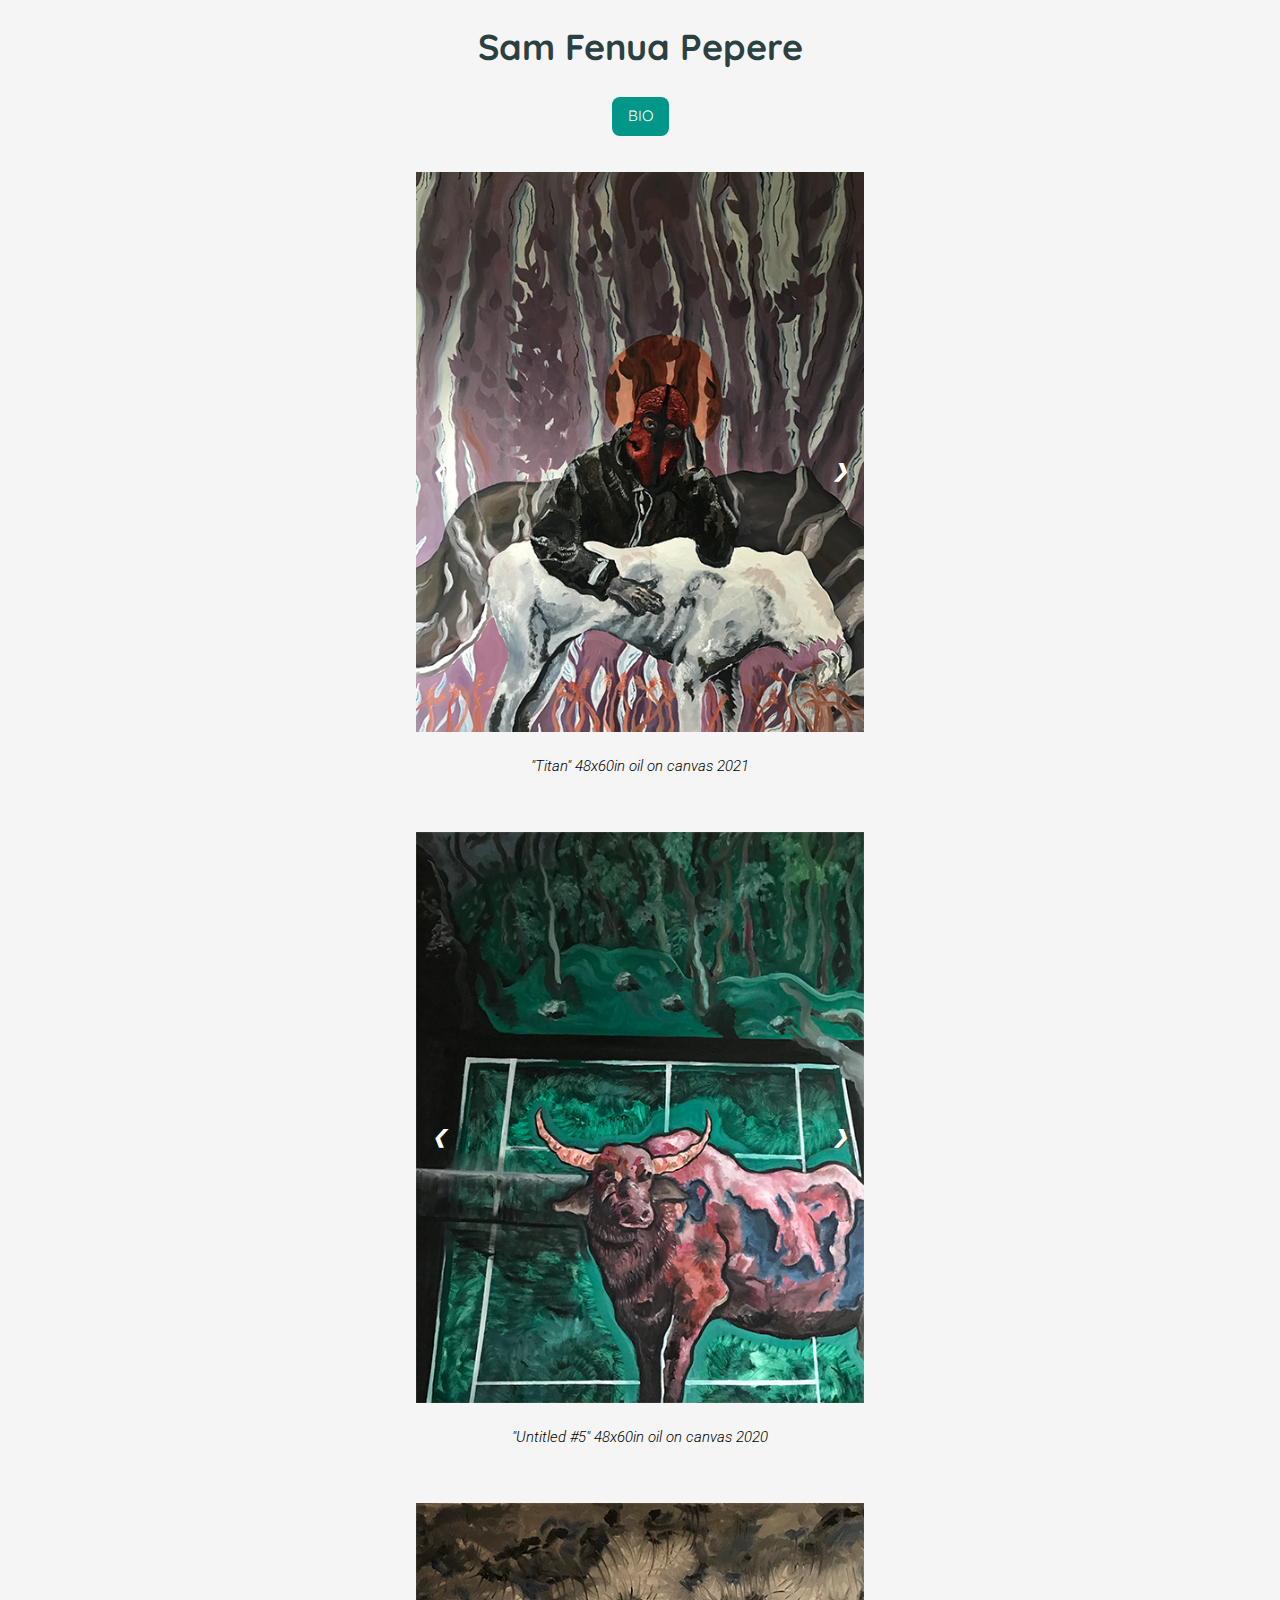
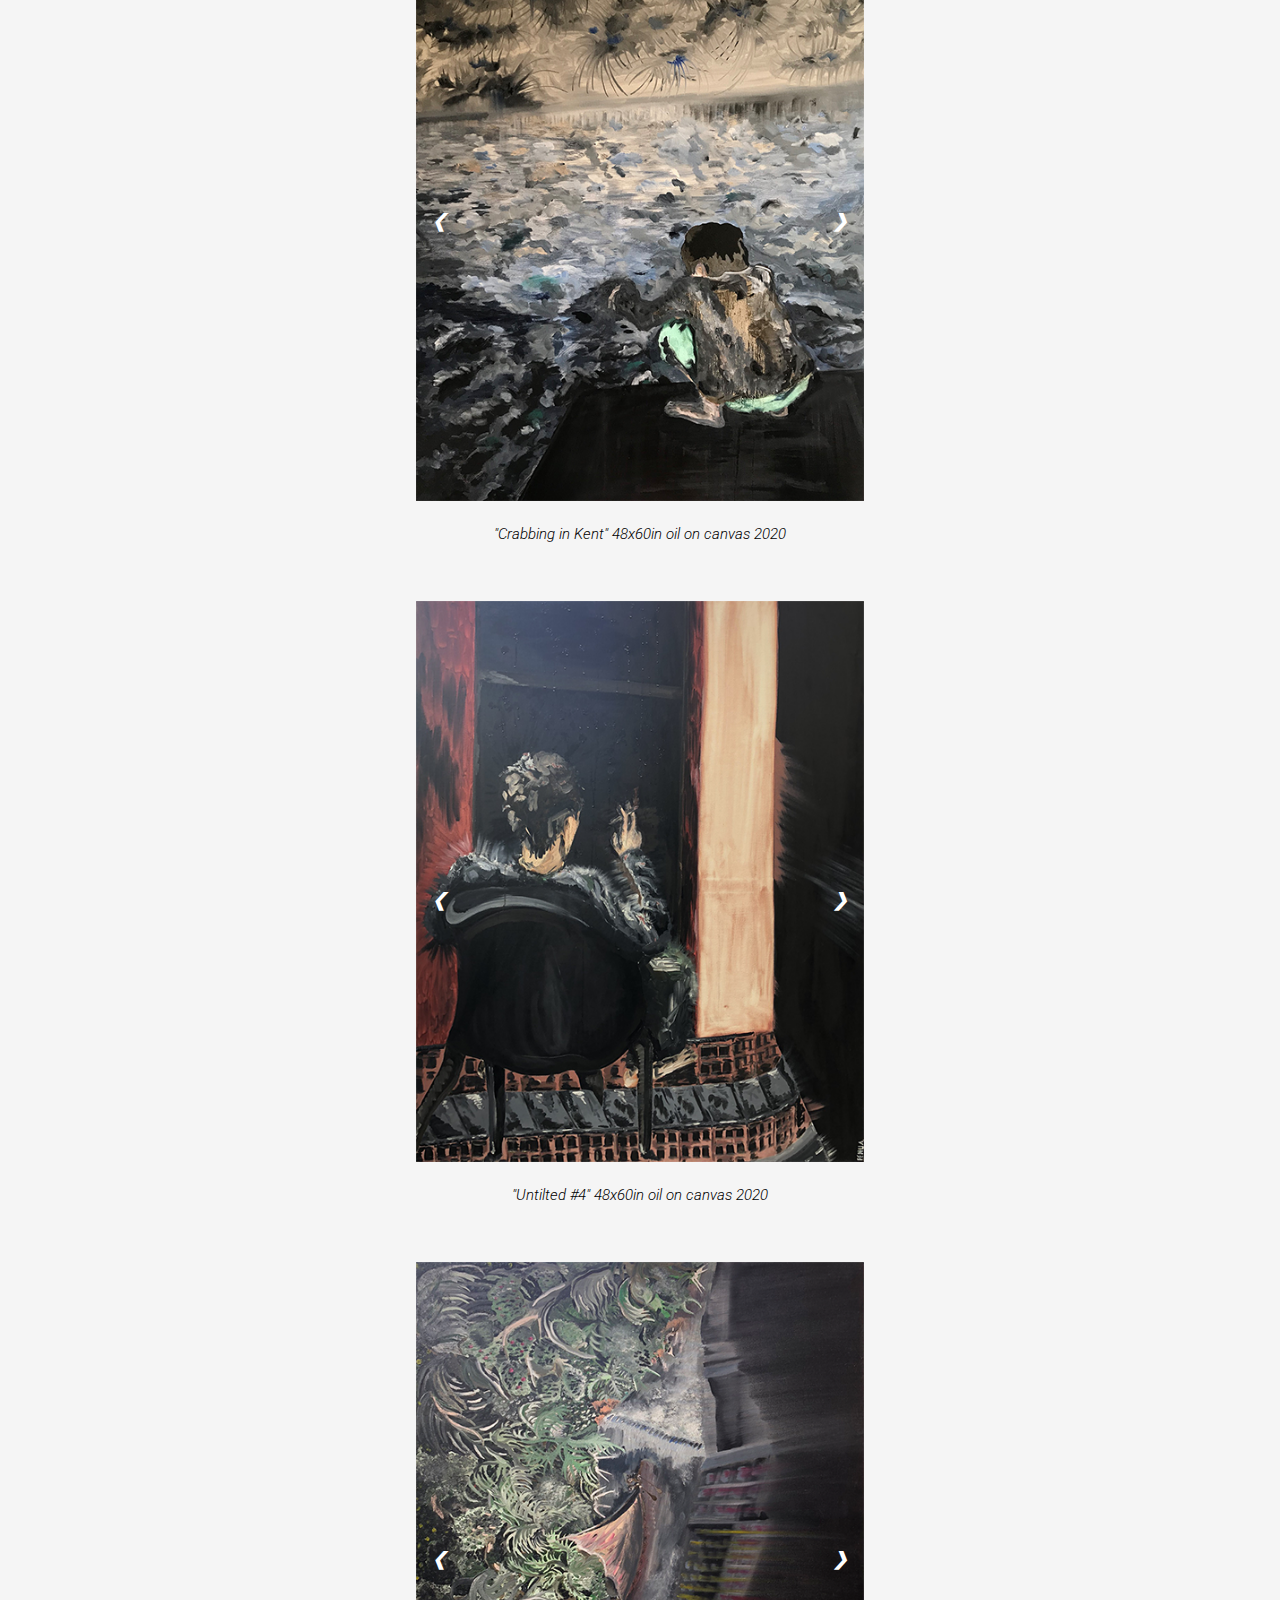
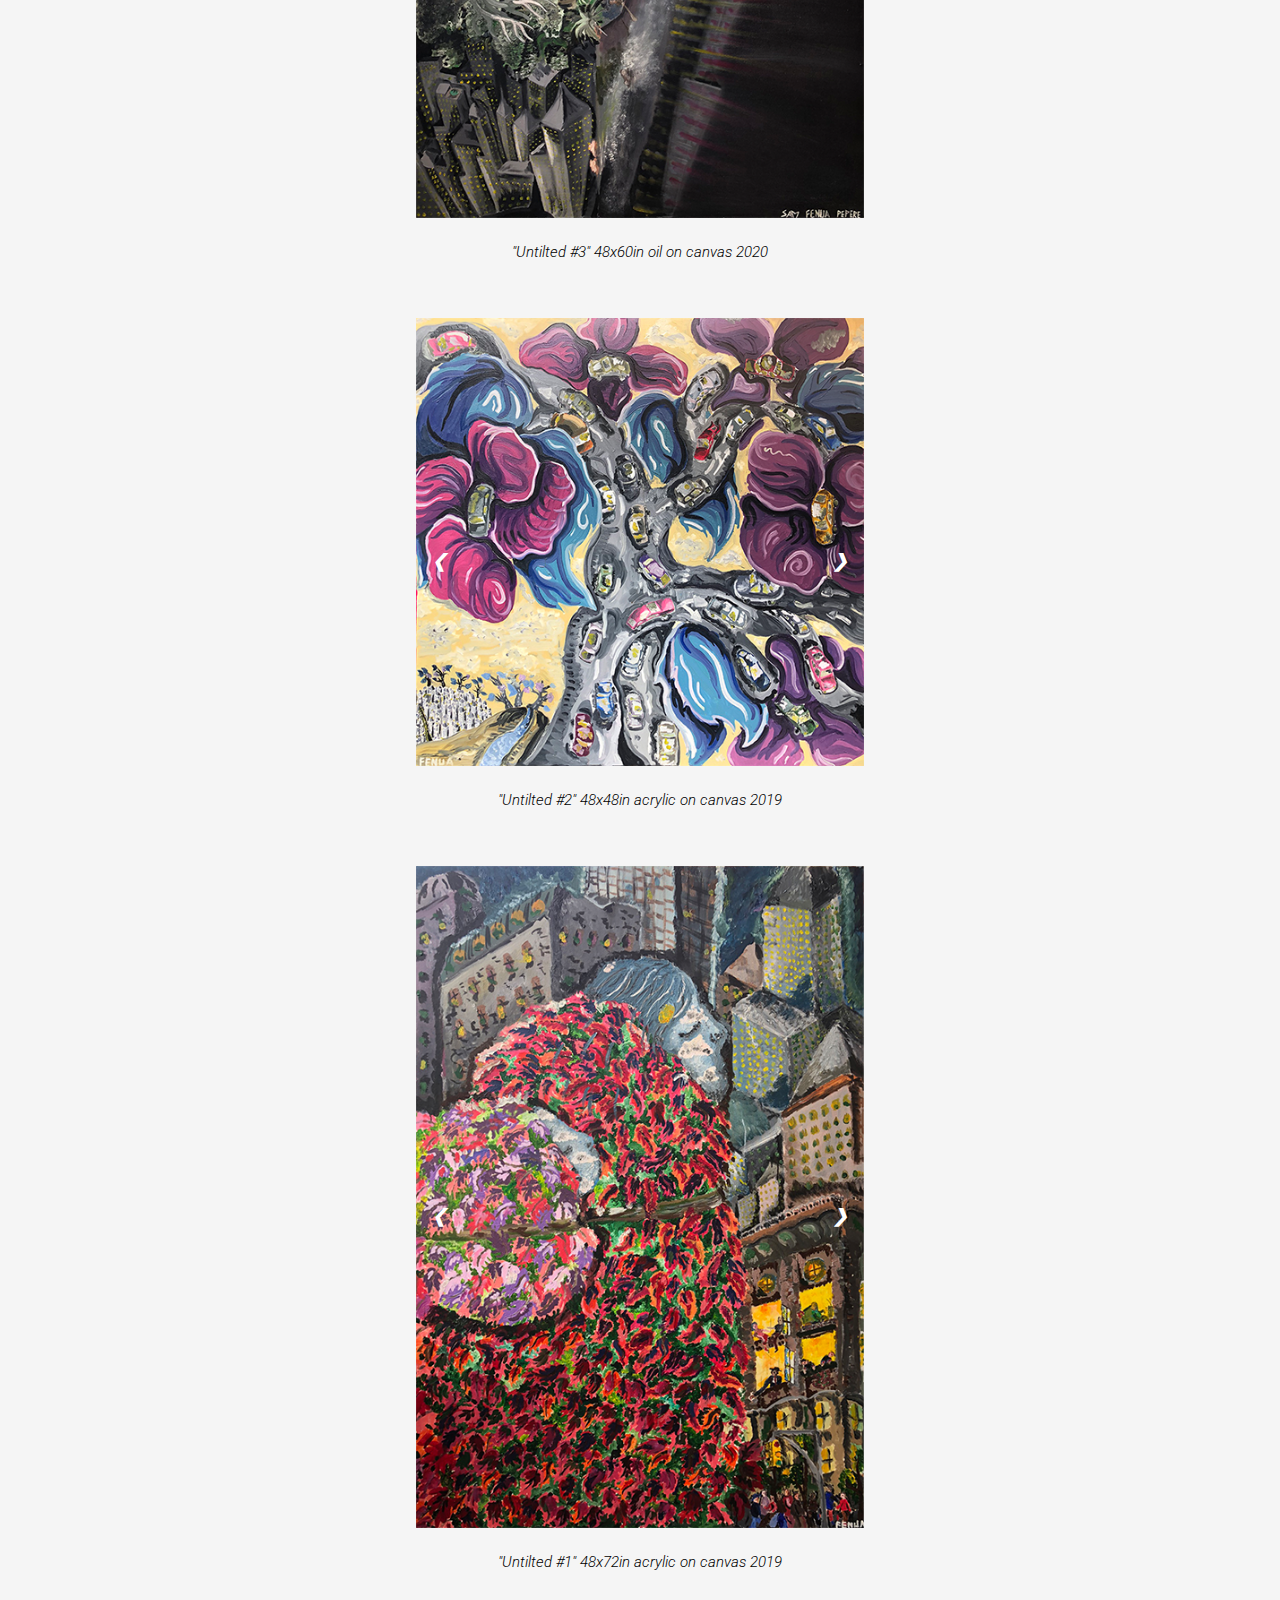
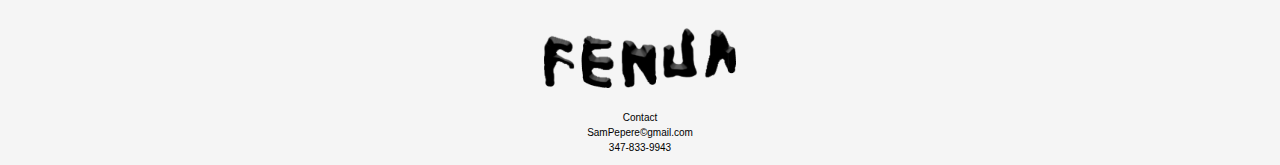
==== commit fb184473: "re adding titan" ====
--- a/index.html
+++ b/index.html
@@ -6,199 +6,232 @@
 <meta name="viewport" content="width=device-width, initial-scale=1">
 <link rel="stylesheet" href="https://www.w3schools.com/w3css/4/w3.css">
 <link rel="stylesheet" href="stylesheet.css">
-
 </head>
-
-
     <body>
         <h1>Sam Fenua Pepere</h1>
         <br>
         <div class="center"><a href="bio.html"><button class="w3-button w3-teal w3-round-large">BIO</button></a></div>
         <br><br>
 
+        <! -- BULL SLIDESHOW -->
+        <div class="slideshow-container">
+         <div class="mySlides1 fade">
+        <img src="images/titan1.png" style="width:100%">
+           <div class="image img1"><br>"Titan" 48x60in oil on canvas 2021</div>
+         </div>
+         <div class="mySlides1 fade">
+        <img src="images/titan2.png" style="width:100%">
+           <div class="image img1"><br>"Titan" 48x60in oil on canvas 2021</div>
+         </div>
+         <div class="mySlides1 fade">
+        <img src="images/titan3.png" style="width:100%">
+           <div class="image img1"><br>"Titan" 48x60in oil on canvas 2021</div>
+         </div>
+         <div class="mySlides1 fade">
+        <img src="images/titan4.png" style="width:100%">
+           <div class="image img1"><br>"Titan" 48x60in oil on canvas 2021</div>
+         </div>  <div class="mySlides1 fade">
+        <img src="images/titan5.png" style="width:100%">
+           <div class="image img1"><br>"Titan" 48x60in oil on canvas 2021</div>
+         </div>
+    <a class="prev" onclick="plusSlides(-1, 0)">&#10094;</a> <a class="next" onclick="plusSlides(1, 0)">&#10095;</a>
+</div>
+
  <! -- BULL SLIDESHOW -->
 <div class="slideshow-container">
-  <div class="mySlides1 fade">
+  <div class="mySlides2 fade">
 <img src="images/bull.png" style="width:100%">
     <div class="image img1"><br>"Untitled #5" 48x60in oil on canvas 2020</div>
   </div>
-  <div class="mySlides1 fade">
+  <div class="mySlides2 fade">
 <img src="images/bull2.png" style="width:100%">
     <div class="image img1"><br>"Untitled #5" 48x60in oil on canvas 2020</div>
   </div>
-  <div class="mySlides1 fade">
+  <div class="mySlides2 fade">
 <img src="images/bull3.png" style="width:100%">
     <div class="image img1"><br>"Untitled #5" 48x60in oil on canvas 2020</div>
   </div>
-  <div class="mySlides1 fade">
+  <div class="mySlides2 fade">
 <img src="images/bull4.png" style="width:100%">
     <div class="image img1"><br>"Untitled #5" 48x60in oil on canvas 2020</div>
-  </div>  <div class="mySlides1 fade">
+  </div>  <div class="mySlides2 fade">
 <img src="images/bull5.png" style="width:100%">
     <div class="image img1"><br>"Untitled #5" 48x60in oil on canvas 2020</div>
   </div>
-    <a class="prev" onclick="plusSlides(-1, 0)">&#10094;</a> <a class="next" onclick="plusSlides(1, 0)">&#10095;</a>
+  <a class="prev" onclick="plusSlides(-1, 1)">&#10094;</a> <a class="next" onclick="plusSlides(1, 1)">&#10095;</a>
 
 </div>
  <! -- KENT SLIDESHOW -->
 <div class="slideshow-container">
-  <div class="mySlides2 fade">
+  <div class="mySlides3 fade">
 <img src="images/kent1.png" style="width:100%">
     <div class="image img1"><br>"Crabbing in Kent" 48x60in oil on canvas 2020</div>
   </div>
-  <div class="mySlides2 fade">
+  <div class="mySlides3 fade">
 <img src="images/kent2.png" style="width:100%">
     <div class="image img1"><br>"Crabbing in Kent" 48x60in oil on canvas 2020</div>
   </div>
-  <div class="mySlides2 fade">
+  <div class="mySlides3 fade">
 <img src="images/kent3.png" style="width:100%">
     <div class="image img1"><br>"Crabbing in Kent" 48x60in oil on canvas 2020</div>
   </div>
-  <div class="mySlides2 fade">
+  <div class="mySlides3 fade">
 <img src="images/kent4.png" style="width:100%">
     <div class="image img1"><br>"Crabbing in Kent" 48x60in oil on canvas 2020</div>
   </div>
-  <div class="mySlides2 fade">
+  <div class="mySlides3 fade">
 <img src="images/kent5.png" style="width:100%">
     <div class="image img1"><br>"Crabbing in Kent" 48x60in oil on canvas 2020</div>
   </div>
-  <div class="mySlides2 fade">
+  <div class="mySlides3 fade">
 <img src="images/kent6.png" style="width:100%">
     <div class="image img1"><br>"Crabbing in Kent" 48x60in oil on canvas 2020</div>
   </div>
-  <a class="prev" onclick="plusSlides(-1, 1)">&#10094;</a> <a class="next" onclick="plusSlides(1, 1)">&#10095;</a>
+  <a class="prev" onclick="plusSlides(-1, 2)">&#10094;</a> <a class="next" onclick="plusSlides(1, 2)">&#10095;</a>
 
 </div>
  <! -- SMOKE SLIDESHOW -->
 <div class="slideshow-container">
-  <div class="mySlides3 fade">
+  <div class="mySlides4 fade">
 <img src="images/smoke.png" style="width:100%">
     <div class="image img1"><br>"Untilted #4" 48x60in oil on canvas 2020</div>
   </div>
-  <div class="mySlides3 fade">
+  <div class="mySlides4 fade">
 <img src="images/smoketwo.png" style="width:100%">
     <div class="image img1"><br>"Untilted #4" 48x60in oil on canvas 2020</div>
   </div>
-  <div class="mySlides3 fade">
+  <div class="mySlides4 fade">
 <img src="images/smoke3.png" style="width:100%">
     <div class="image img1"><br>"Untilted #4" 48x60in oil on canvas 2020</div>
   </div>
-  <div class="mySlides3 fade">
+  <div class="mySlides4 fade">
 <img src="images/smoke4.png" style="width:100%">
     <div class="image img1"><br>"Untilted #4" 48x60in oil on canvas 2020</div>
   </div>
-  <div class="mySlides3 fade">
+  <div class="mySlides4 fade">
 <img src="images/smoke5.png" style="width:100%">
     <div class="image img1"><br>"Untilted #4" 48x60in oil on canvas 2020</div>
   </div>
-  <div class="mySlides3 fade">
+  <div class="mySlides4 fade">
 <img src="images/smoke6.png" style="width:100%">
     <div class="image img1"><br>"Untilted #4" 48x60in oil on canvas 2020</div>
   </div>
-  <a class="prev" onclick="plusSlides(-1, 2)">&#10094;</a> <a class="next" onclick="plusSlides(1, 2)">&#10095;</a>
+  <a class="prev" onclick="plusSlides(-1, 3)">&#10094;</a> <a class="next" onclick="plusSlides(1, 3)">&#10095;</a>
 </div>
  <! -SHIP SLIDESHOW ->
 <div class="slideshow-container">
-  <div class="mySlides4 fade">
+  <div class="mySlides5 fade">
 <img src="images/ship.png" style="width:100%">
 
     <div class="image img1"><br>"Untilted #3" 48x60in oil on canvas 2020</div>
   </div>
-  <div class="mySlides4 fade">
+  <div class="mySlides5 fade">
 <img src="images/ship2.png" style="width:100%">
     <div class="image img1"><br>"Untilted #3" 48x60in oil on canvas 2020</div>
   </div>
-  <div class="mySlides4 fade">
+  <div class="mySlides5 fade">
 <img src="images/ship3.png" style="width:100%">
     <div class="image img1"><br>"Untilted #3" 48x60in oil on canvas 2020</div>
   </div>
-      <div class="mySlides4 fade">
+      <div class="mySlides5 fade">
 <img src="images/ship4.png" style="width:100%">
     <div class="image img1"><br>"Untilted #3" 48x60in oil on canvas 2020</div>
   </div>
-  <div class="mySlides4 fade">
+  <div class="mySlides5 fade">
 <img src="images/ship5.png" style="width:100%">
     <div class="image img1"><br>"Untilted #3" 48x60in oil on canvas 2020</div>
   </div>
-  <div class="mySlides4 fade">
+  <div class="mySlides5 fade">
 <img src="images/ship6.png" style="width:100%">
     <div class="image img1"><br>"Untilted #3" 48x60in oil on canvas 2020</div>
   </div>
-  <a class="prev" onclick="plusSlides(-1, 3)">&#10094;</a> <a class="next" onclick="plusSlides(1, 3)">&#10095;</a>
+  <a class="prev" onclick="plusSlides(-1, 4)">&#10094;</a> <a class="next" onclick="plusSlides(1, 4)">&#10095;</a>
 
 </div>
  <! -- CAR SLIDESHOW -->
 <div class="slideshow-container">
-  <div class="mySlides5 fade">
+  <div class="mySlides6 fade">
 <img src="images/car.png" style="width:100%">
-    <div class="image img1"><br>"Untilted #2" 48x48in oil on canvas 2019</div>
-  </div>
-  <div class="mySlides5 fade">
+    <div class="image img1"><br>"Untilted #2" 48x48in acrylic on canvas 2019</div>
+  </div>
+  <div class="mySlides6 fade">
 <img src="images/car2.png" style="width:100%">
-    <div class="image img1"><br>"Untilted #2" 48x48in oil on canvas 2019</div>
-  </div>
-  <div class="mySlides5 fade">
+    <div class="image img1"><br>"Untilted #2" 48x48in acrylic on canvas 2019</div>
+  </div>
+  <div class="mySlides6 fade">
 <img src="images/car3.png" style="width:100%">
-    <div class="image img1"><br>"Untilted #2" 48x48in oil on canvas 2019</div>
-  </div>
-  <div class="mySlides5 fade">
+    <div class="image img1"><br>"Untilted #2" 48x48in acrylic on canvas 2019</div>
+  </div>
+  <div class="mySlides6 fade">
 <img src="images/car4.png" style="width:100%">
-    <div class="image img1"><br>"Untilted #2" 48x48in oil  on canvas 2019</div>
-  </div>
-  <div class="mySlides5 fade">
+    <div class="image img1"><br>"Untilted #2" 48x48in acrylic on canvas 2019</div>
+  </div>
+  <div class="mySlides6 fade">
 <img src="images/car5.png" style="width:100%">
-    <div class="image img1"><br>"Untilted #2" 48x48in oil on canvas 2019</div>
-  </div>
-  <div class="mySlides5 fade">
+    <div class="image img1"><br>"Untilted #2" 48x48in acrylic on canvas 2019</div>
+  </div>
+  <div class="mySlides6 fade">
 <img src="images/car6.png" style="width:100%">
-    <div class="image img1"><br>"Untilted #2" 48x48in oil on canvas 2019</div>
-  </div>
-  <a class="prev" onclick="plusSlides(-1, 4)">&#10094;</a> <a class="next" onclick="plusSlides(1, 4)">&#10095;</a>
+    <div class="image img1"><br>"Untilted #2" 48x48in acrylic on canvas 2019</div>
+  </div>
+ <a class="prev" onclick="plusSlides(-1, 5)">&#10094;</a> <a class="next" onclick="plusSlides(1, 5)">&#10095;</a>
 </div>
 
 <! -- MOM SLIDESHOW -->
 <div class="slideshow-container">
- <div class="mySlides6 fade">
+ <div class="mySlides7 fade">
 <img src="images/mom.png" style="width:100%">
    <div class="image img1"><br>"Untilted #1" 48x72in acrylic on canvas 2019</div>
  </div>
- <div class="mySlides6 fade">
+ <div class="mySlides7 fade">
 <img src="images/mom2.png" style="width:100%">
    <div class="image img1"><br>"Untilted #1" 48x72in acrylic on canvas 2019</div>
  </div>
- <div class="mySlides6 fade">
+ <div class="mySlides7 fade">
 <img src="images/mom3.png" style="width:100%">
    <div class="image img1"><br>"Untilted #1" 48x72in acrylic on canvas 2019</div>
  </div>
- <div class="mySlides6 fade">
+ <div class="mySlides7 fade">
 <img src="images/mom4.png" style="width:100%">
    <div class="image img1"><br>"Untilted #1" 48x72in acrylic on canvas 2019</div>
  </div>
- <div class="mySlides6 fade">
+ <div class="mySlides7 fade">
 <img src="images/mom5.png" style="width:100%">
    <div class="image img1"><br>"Untilted #1" 48x72in acrylic on canvas 2019</div>
  </div>
- <div class="mySlides6 fade">
+ <div class="mySlides7 fade">
 <img src="images/mom6.png" style="width:100%">
    <div class="image img1"><br>"Untilted #1" 48x72in acrylic on canvas 2019</div>
  </div>
- <a class="prev" onclick="plusSlides(-1, 5)">&#10094;</a> <a class="next" onclick="plusSlides(1, 5)">&#10095;</a>
+ <a class="prev" onclick="plusSlides(-1, 6)">&#10094;</a> <a class="next" onclick="plusSlides(1, 6)">&#10095;</a>
 </div>
         <img src="images/signiture.png" class="signature">
         <br>
-<p class="p">b. 04.16.2000 <br>Contact<br>@samofearth<br>SamPepere©gmail.com<br>347-833-9943</p>
+<p class="p">Contact<br>SamPepere©gmail.com<br>347-833-9943</p>
 <script>
-var slideIndex = [1,1,1,1,1,1];
-var slideId = ["mySlides1", "mySlides2", "mySlides3", "mySlides4", "mySlides5","mySlides6"]
+var slideIndex = [1,1,1,1,1,1,1];
+var slideId = ["mySlides1", "mySlides2", "mySlides3", "mySlides4", "mySlides5","mySlides6", "mySlides7"]
 showSlides(1, 0);
 showSlides(1, 1);
 showSlides(1, 2);
 showSlides(1, 3);
 showSlides(1, 4);
 showSlides(1, 5);
+showSlides(1, 6);
+
 
 function plusSlides(n, no) {
   showSlides(slideIndex[no] += n, no);
+
+    
+          
+            
+    
+
+          
+    
+    
+  
 }
 function currentSlide(n, no) {
   showSlides(slideIndex[no] = n, no);
@@ -214,7 +247,5 @@
   x[slideIndex[no]-1].style.display = "block";
 }
 </script>
-
 </body>
-
-</html>
+</html>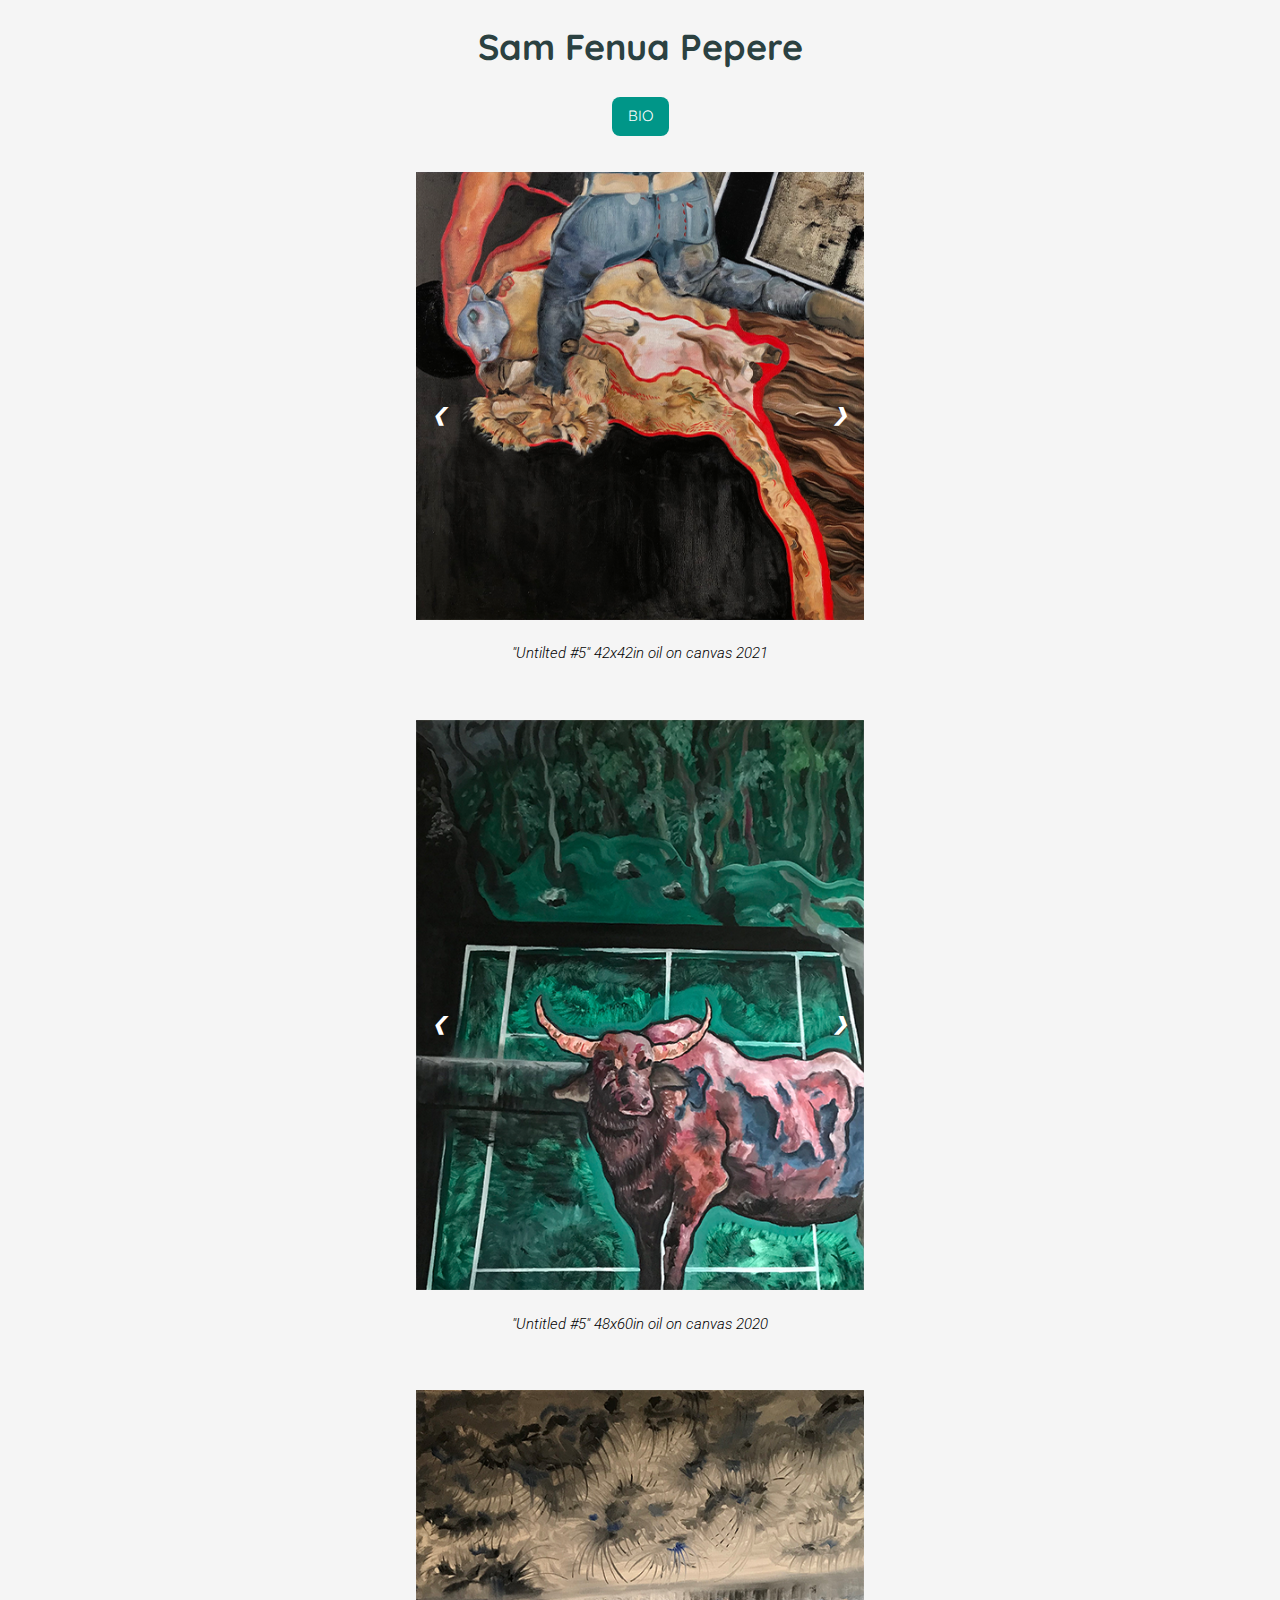
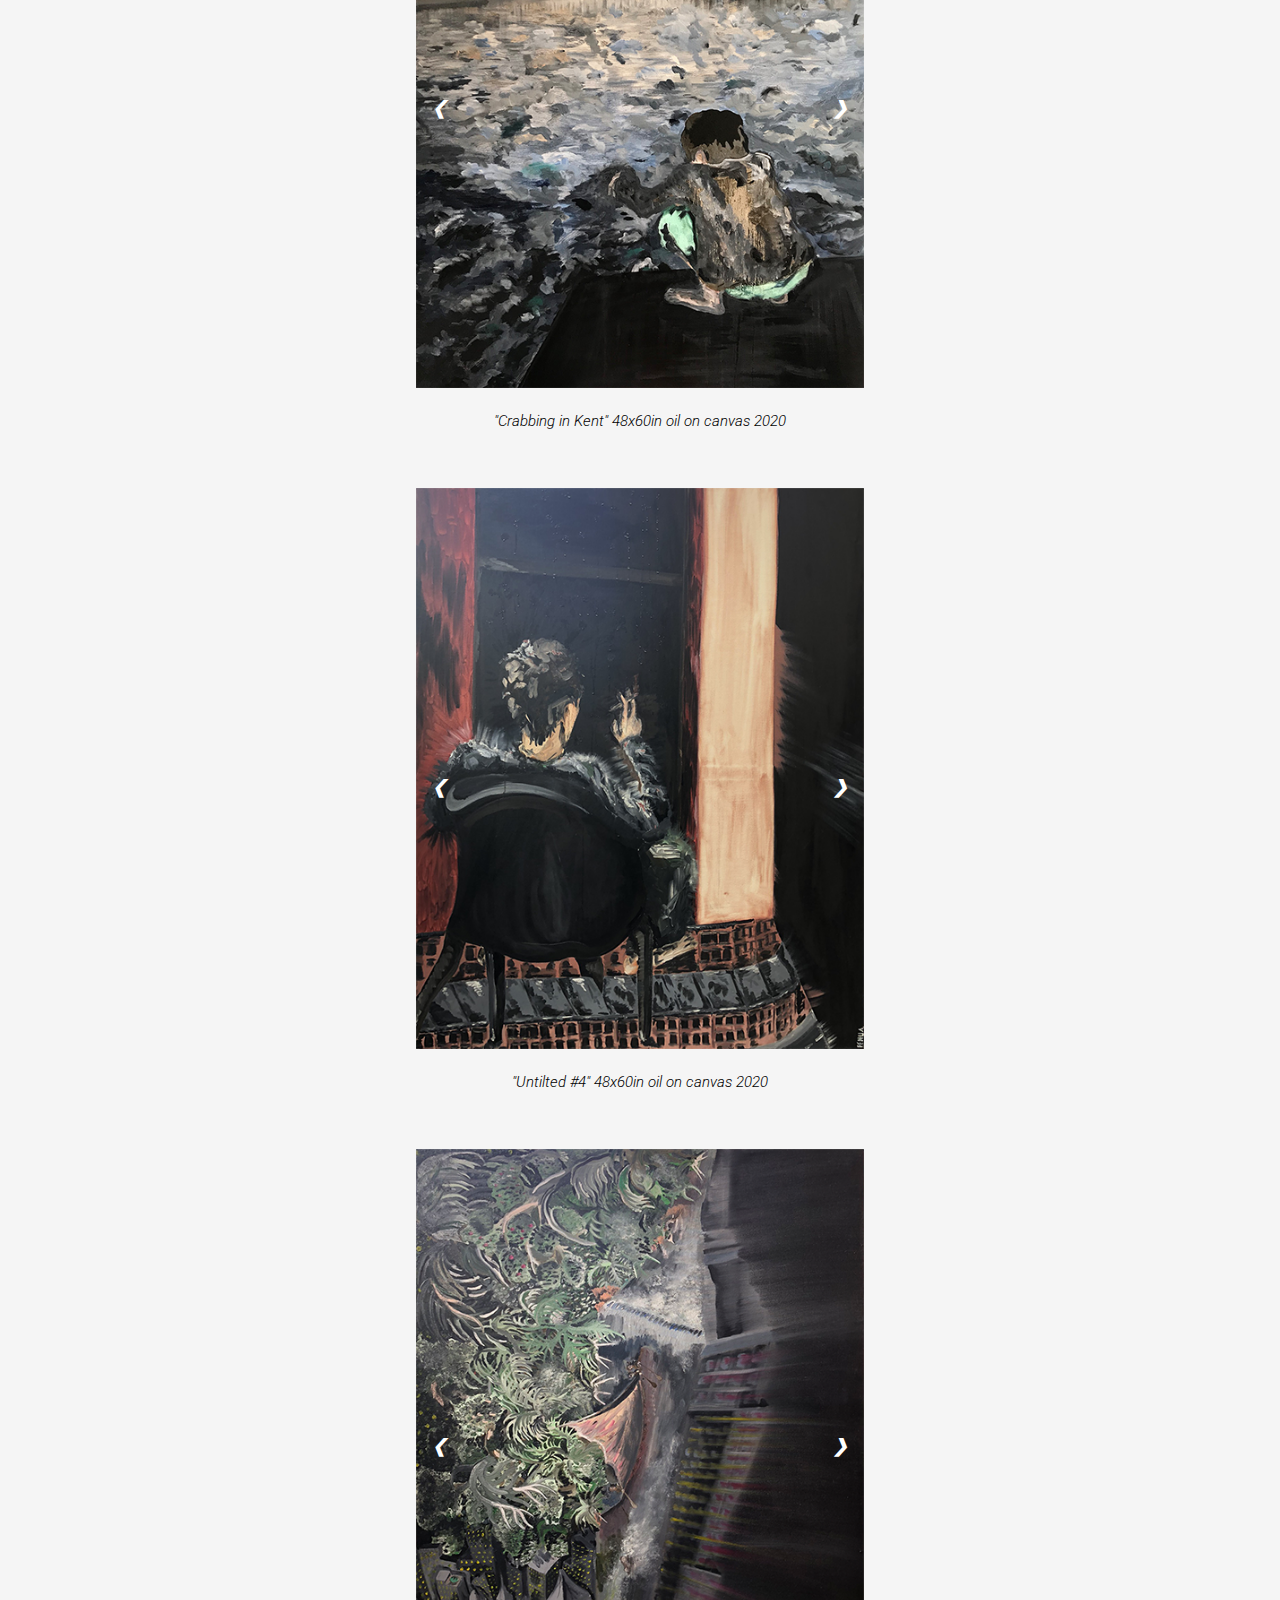
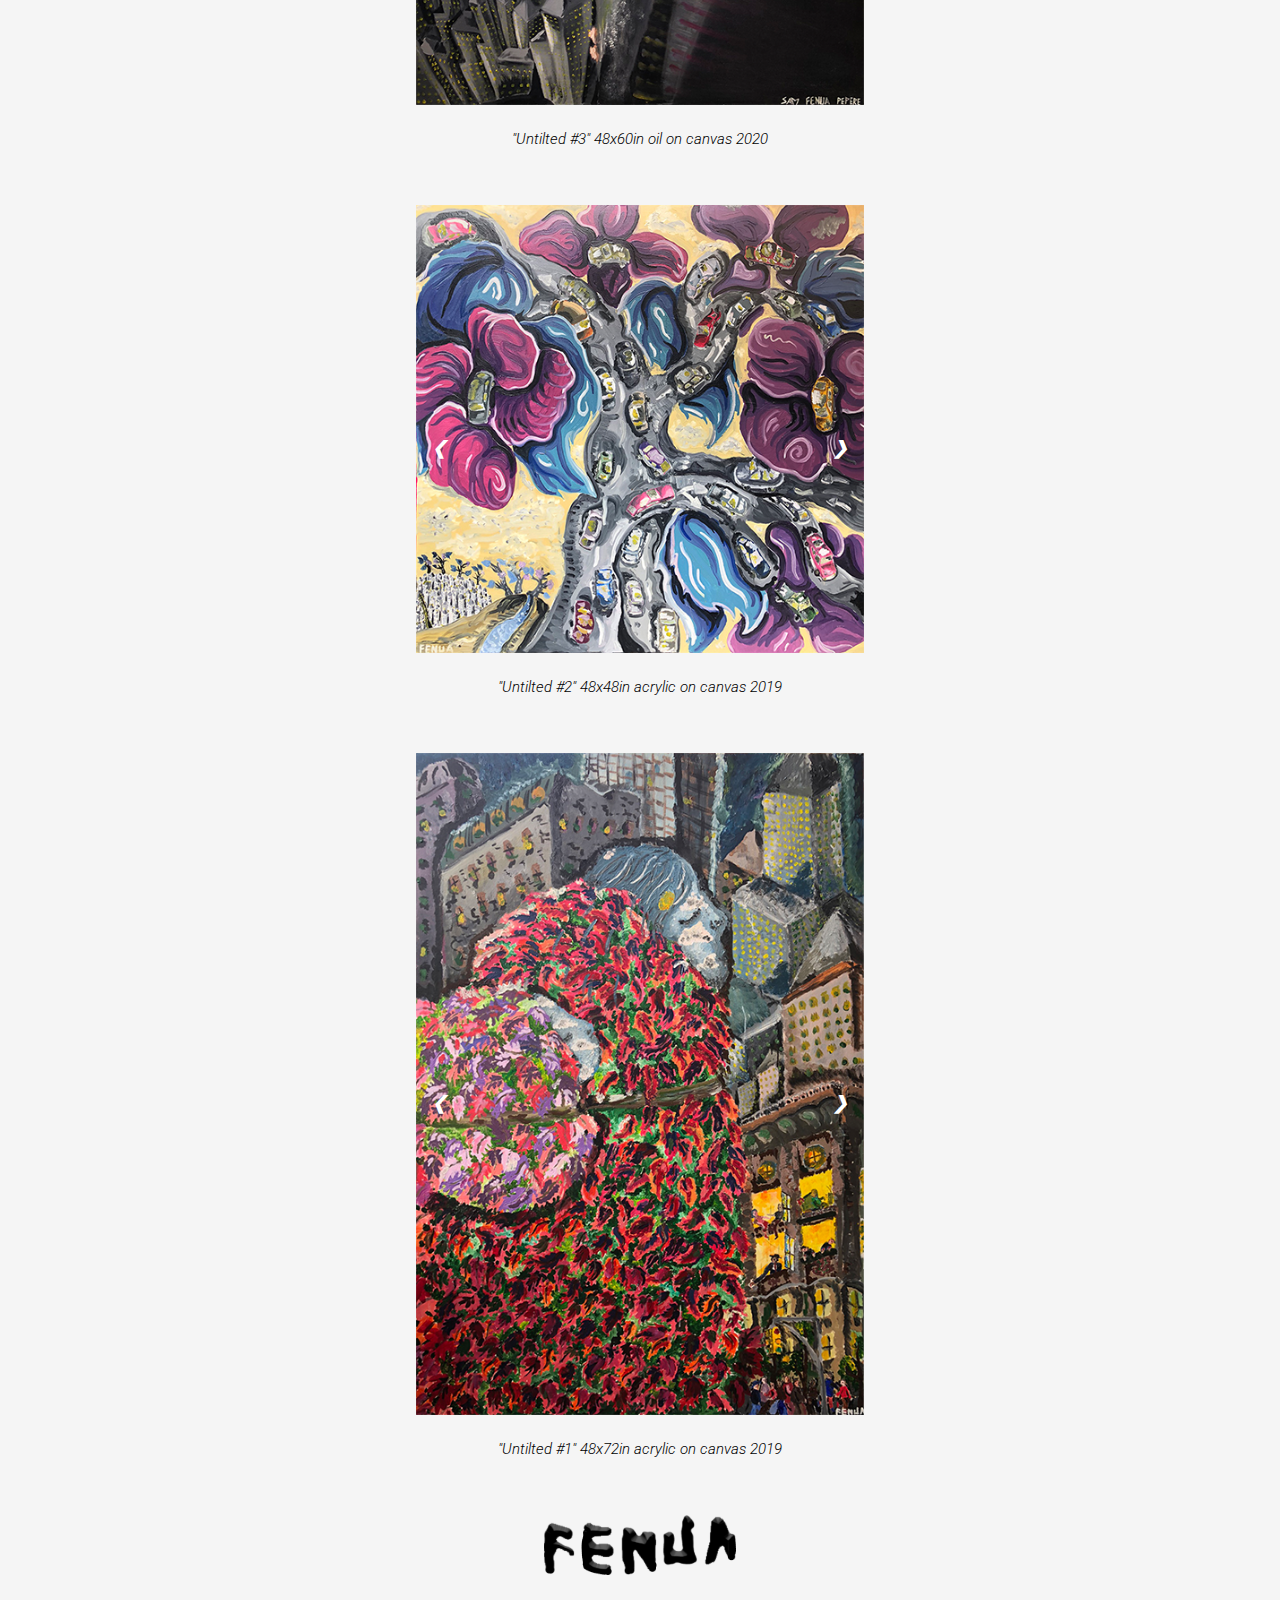
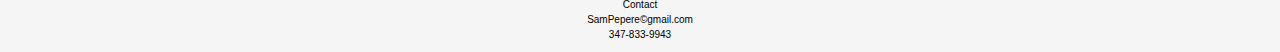
==== commit 9f5623dc: "replacing purple with sheep" ====
--- a/index.html
+++ b/index.html
@@ -16,23 +16,12 @@
         <! -- BULL SLIDESHOW -->
         <div class="slideshow-container">
          <div class="mySlides1 fade">
-        <img src="images/titan1.png" style="width:100%">
-           <div class="image img1"><br>"Titan" 48x60in oil on canvas 2021</div>
+        <img src="images/sheep.png" style="width:100%">
+           <div class="image img1"><br>"Untilted #5" 42x42in oil on canvas 2021</div>
          </div>
          <div class="mySlides1 fade">
-        <img src="images/titan2.png" style="width:100%">
-           <div class="image img1"><br>"Titan" 48x60in oil on canvas 2021</div>
-         </div>
-         <div class="mySlides1 fade">
-        <img src="images/titan3.png" style="width:100%">
-           <div class="image img1"><br>"Titan" 48x60in oil on canvas 2021</div>
-         </div>
-         <div class="mySlides1 fade">
-        <img src="images/titan4.png" style="width:100%">
-           <div class="image img1"><br>"Titan" 48x60in oil on canvas 2021</div>
-         </div>  <div class="mySlides1 fade">
-        <img src="images/titan5.png" style="width:100%">
-           <div class="image img1"><br>"Titan" 48x60in oil on canvas 2021</div>
+        <img src="images/sheep2.png" style="width:100%">
+           <div class="image img1"><br>"Untilted #5" 42x42in oil on canvas 2021</div>
          </div>
     <a class="prev" onclick="plusSlides(-1, 0)">&#10094;</a> <a class="next" onclick="plusSlides(1, 0)">&#10095;</a>
 </div>
